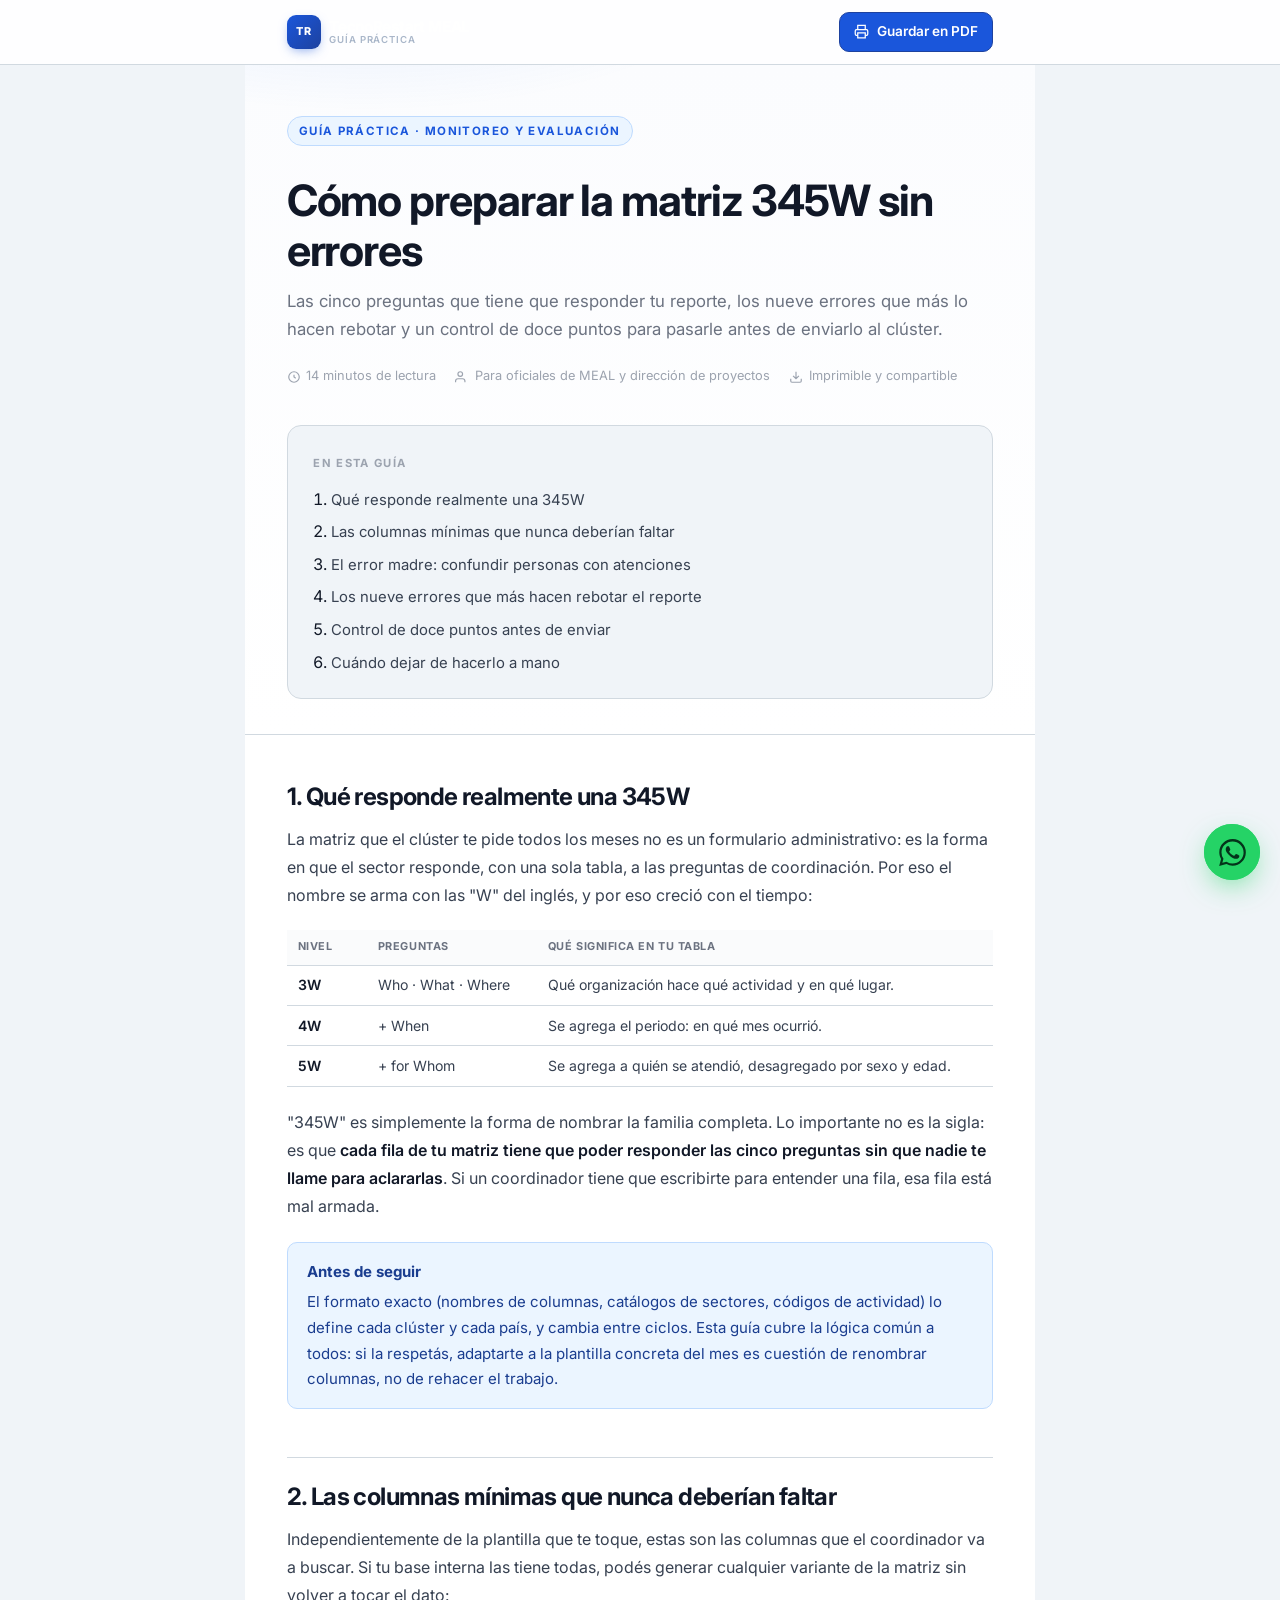
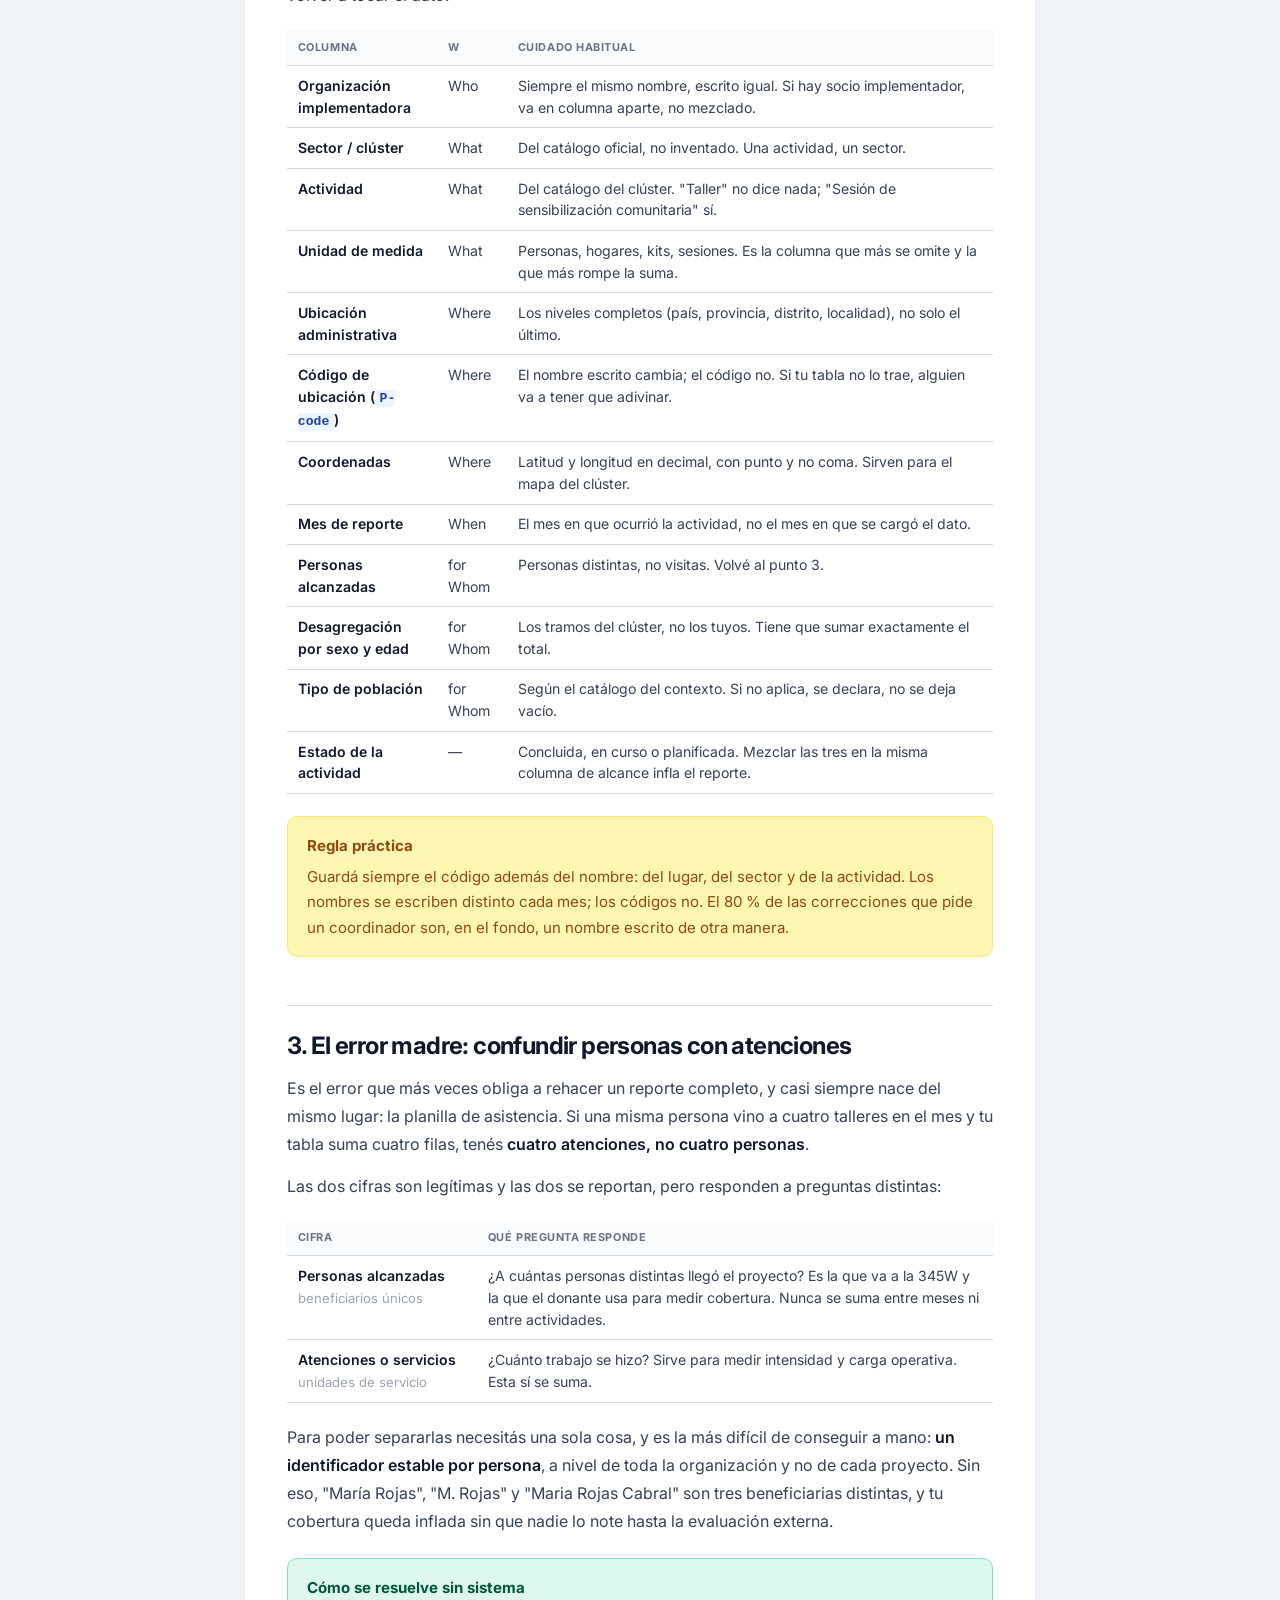
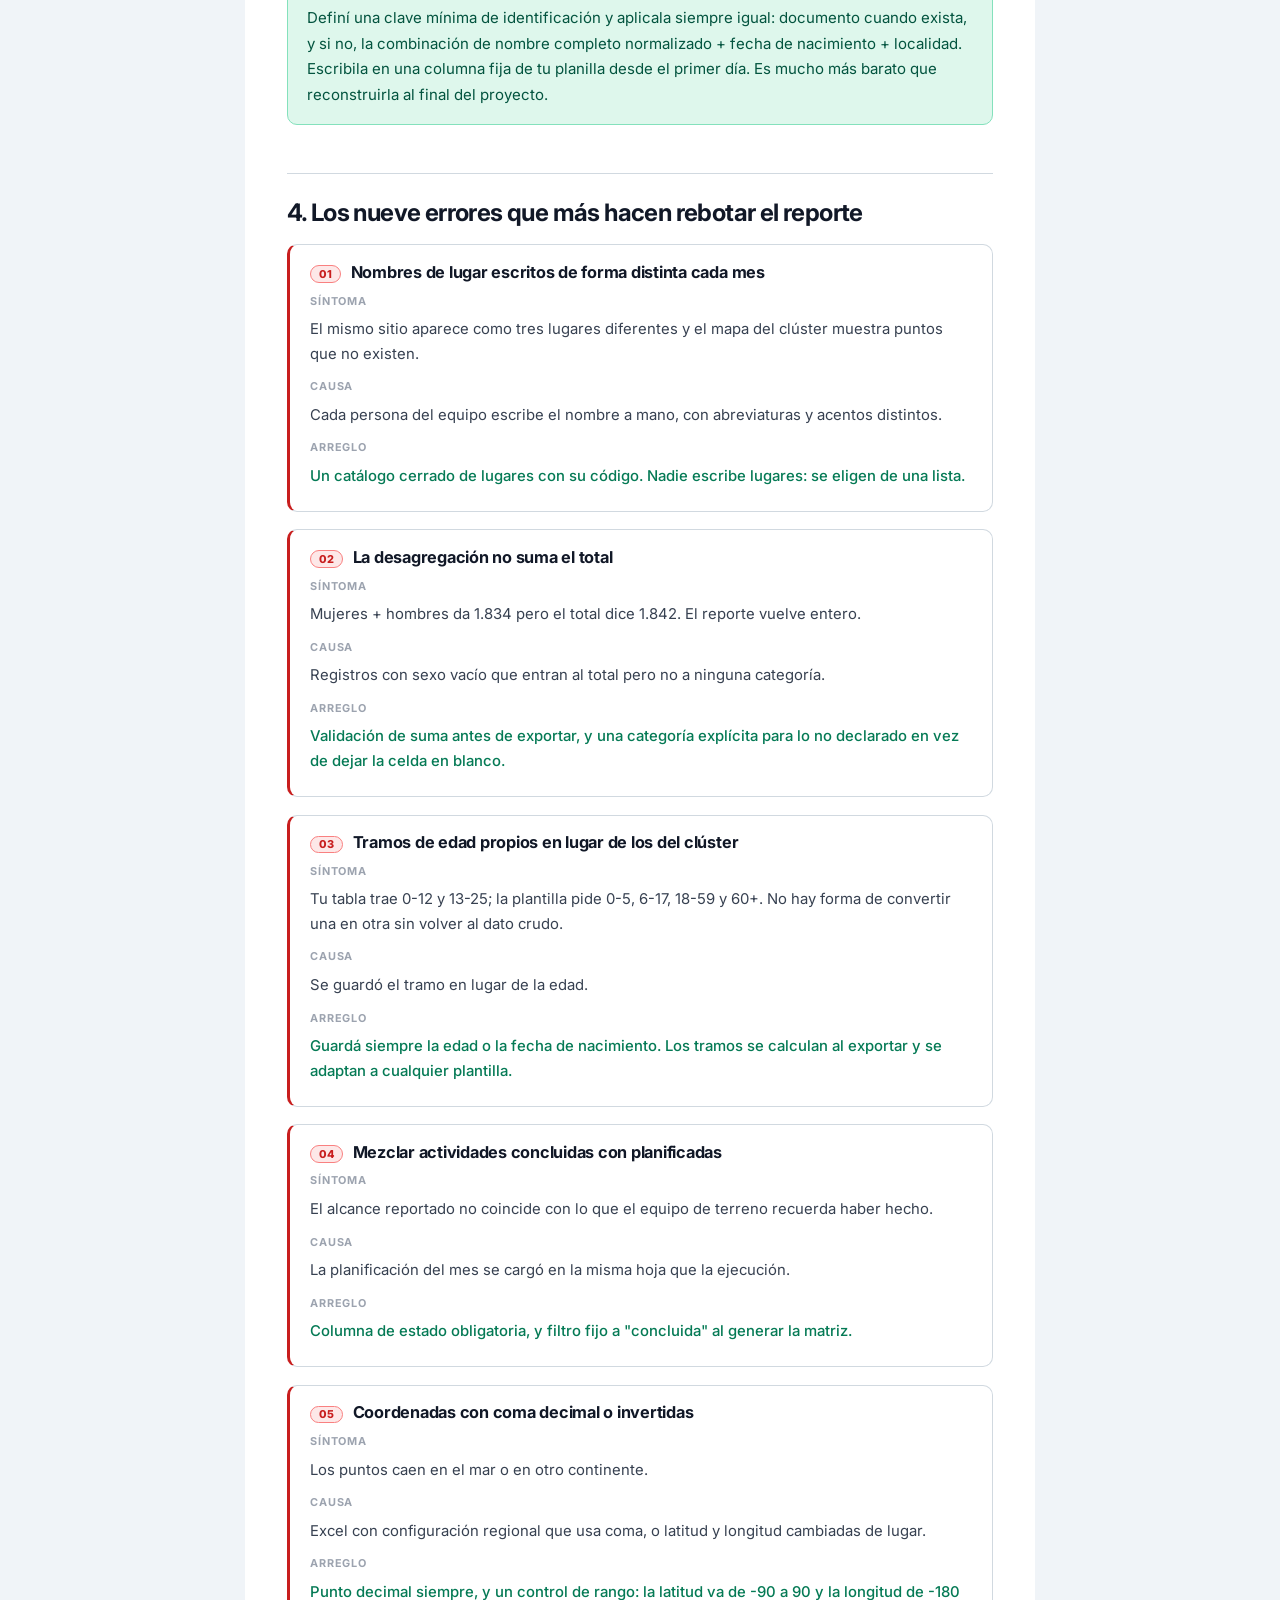
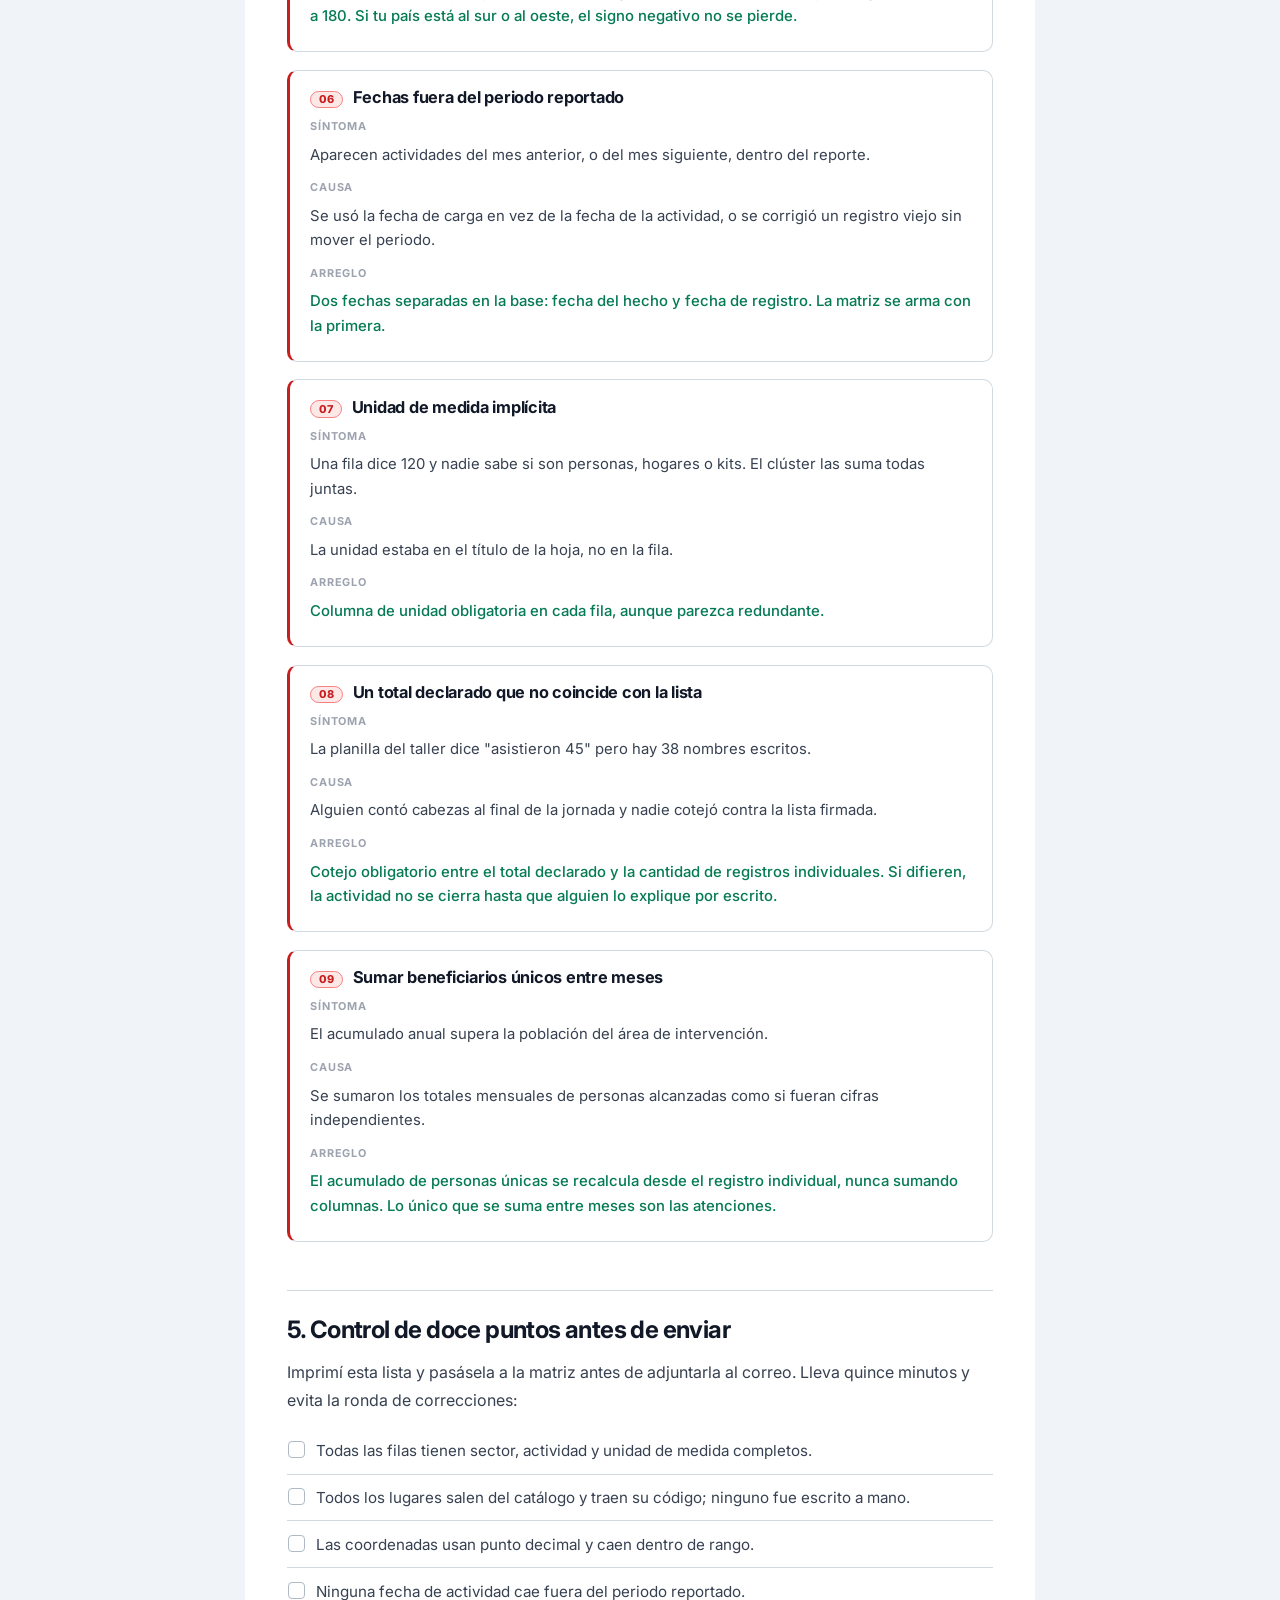
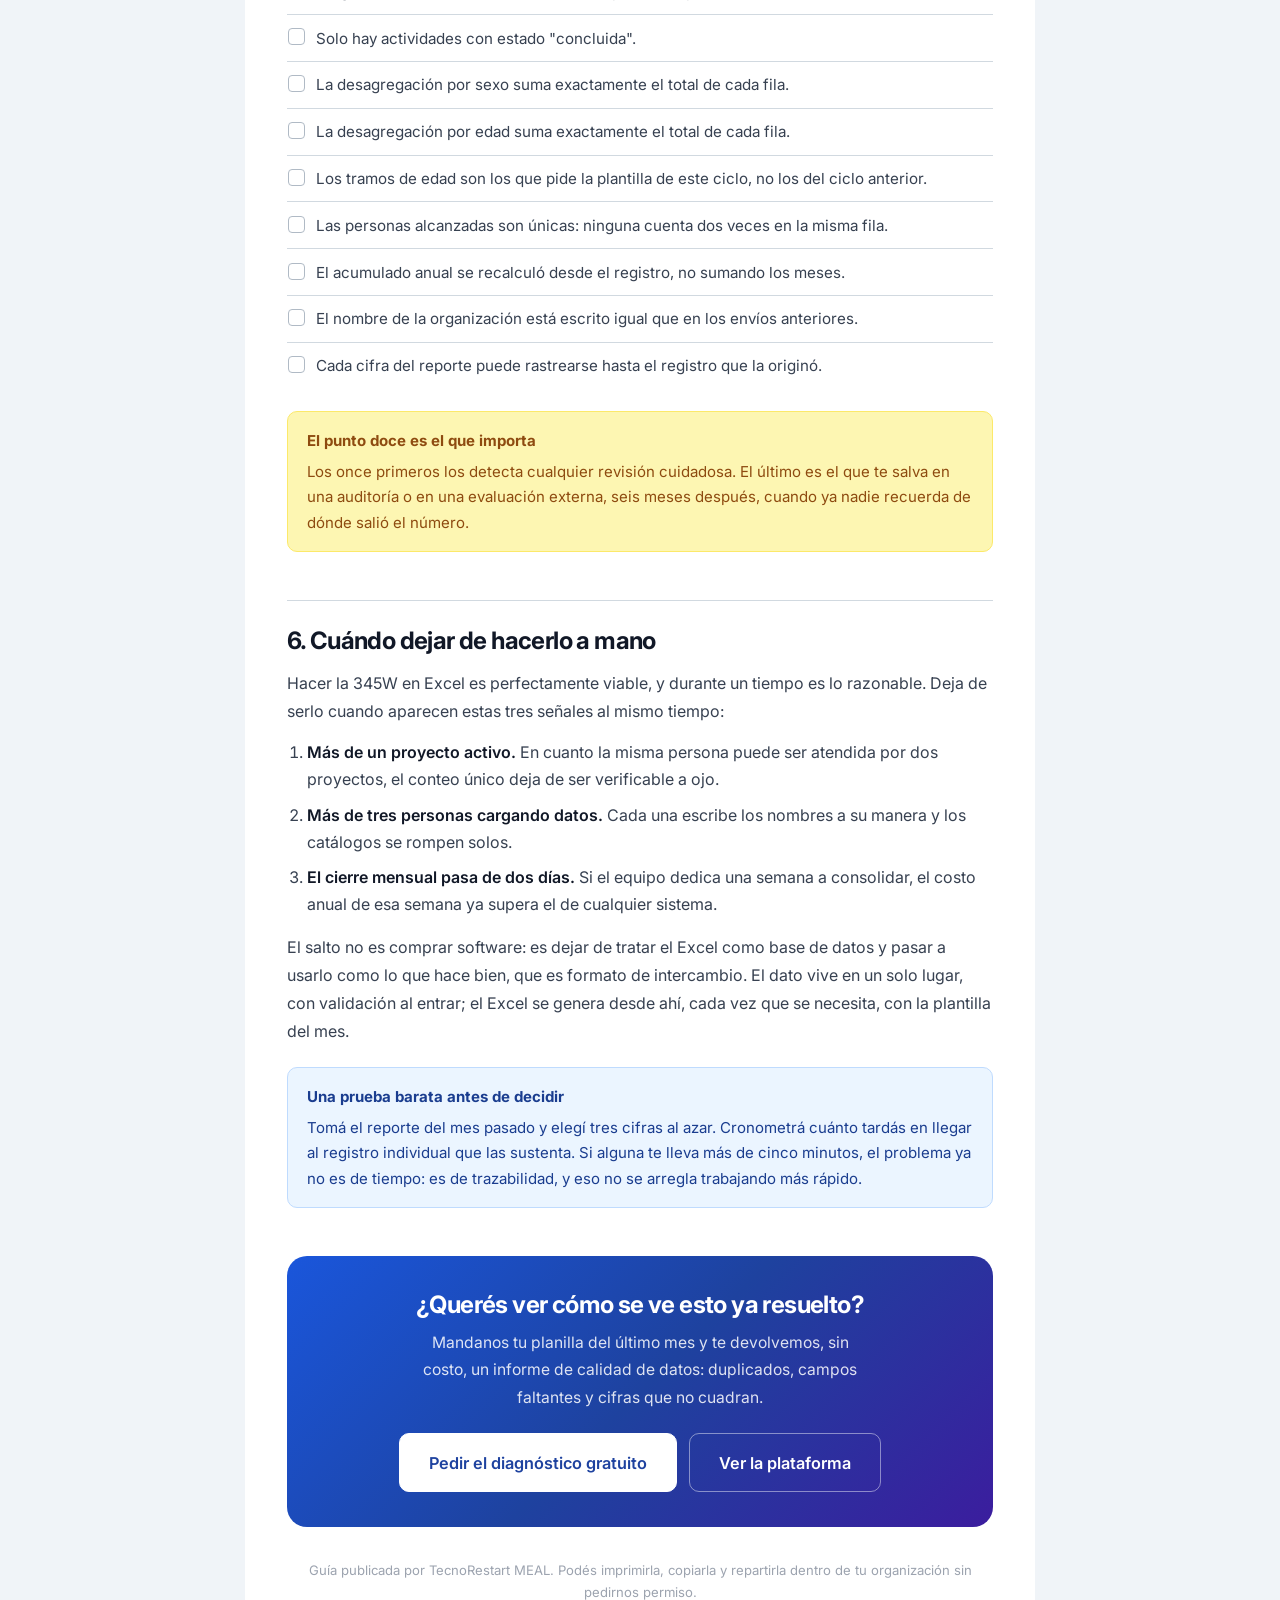
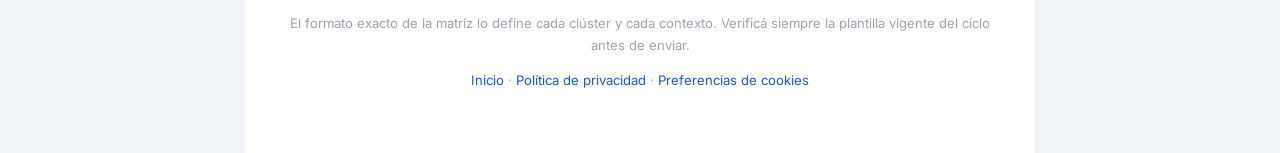
==== guia-345w.html @ 57186b6f "Sitio TecnoRestart MEAL" ====
<!DOCTYPE html>
<html lang="es">
<head>
<meta charset="utf-8">
<meta name="viewport" content="width=device-width, initial-scale=1">
<title>Cómo preparar la matriz 345W sin errores — Guía práctica</title>
<meta name="description" content="Guía práctica para equipos de monitoreo y evaluación: las 5 preguntas de la matriz 345W, los 9 errores que más la hacen rebotar y un checklist de control antes de enviarla al clúster.">
<meta name="theme-color" content="#1a56db">
<meta property="og:type" content="article">
<meta property="og:title" content="Cómo preparar la matriz 345W sin errores">
<meta property="og:description" content="Los 9 errores que más hacen rebotar un reporte 345W, y cómo evitarlos antes de enviarlo.">
<link rel="icon" href="assets/favicon.svg" type="image/svg+xml">
<link rel="preconnect" href="https://fonts.googleapis.com">
<link rel="preconnect" href="https://fonts.gstatic.com" crossorigin>
<link href="https://fonts.googleapis.com/css2?family=Inter:wght@400;500;600;700;800&display=swap" rel="stylesheet">
<link rel="stylesheet" href="css/styles.css">
</head>
<body>

<div class="doc-barra">
  <div class="doc-barra-fila">
    <a class="marca" href="index.html">
      <span class="marca-glifo" data-marca-glifo>TR</span>
      <span class="marca-txt"><b data-marca>TecnoRestart MEAL</b><span>Guía práctica</span></span>
    </a>
    <button class="btn sm primario" onclick="window.print()">
      <svg width="15" height="15" viewBox="0 0 24 24" fill="none" stroke="currentColor" stroke-width="2"><path d="M6 9V2h12v7M6 18H4a2 2 0 0 1-2-2v-5a2 2 0 0 1 2-2h16a2 2 0 0 1 2 2v5a2 2 0 0 1-2 2h-2"/><path d="M6 14h12v8H6z"/></svg>
      Guardar en PDF
    </button>
  </div>
</div>

<article class="doc">

  <header class="doc-cab">
    <span class="eyebrow">Guía práctica · Monitoreo y evaluación</span>
    <h1>Cómo preparar la matriz 345W sin errores</h1>
    <p class="plomo">Las cinco preguntas que tiene que responder tu reporte, los nueve errores que más lo hacen rebotar y un control de doce puntos para pasarle antes de enviarlo al clúster.</p>
    <div class="doc-meta">
      <span>
        <svg width="14" height="14" viewBox="0 0 24 24" fill="none" stroke="currentColor" stroke-width="2"><circle cx="12" cy="12" r="9"/><path d="M12 8v4l3 2"/></svg>
        14 minutos de lectura
      </span>
      <span>
        <svg width="14" height="14" viewBox="0 0 24 24" fill="none" stroke="currentColor" stroke-width="2"><path d="M17 21v-2a4 4 0 0 0-4-4H5a4 4 0 0 0-4 4v2"/><circle cx="9" cy="7" r="4"/></svg>
        Para oficiales de MEAL y dirección de proyectos
      </span>
      <span>
        <svg width="14" height="14" viewBox="0 0 24 24" fill="none" stroke="currentColor" stroke-width="2"><path d="M21 15v4a2 2 0 0 1-2 2H5a2 2 0 0 1-2-2v-4M7 10l5 5 5-5M12 15V3"/></svg>
        Imprimible y compartible
      </span>
    </div>

    <nav class="indice">
      <b>En esta guía</b>
      <ol>
        <li><a href="#que-es">Qué responde realmente una 345W</a></li>
        <li><a href="#columnas">Las columnas mínimas que nunca deberían faltar</a></li>
        <li><a href="#conteo">El error madre: confundir personas con atenciones</a></li>
        <li><a href="#errores">Los nueve errores que más hacen rebotar el reporte</a></li>
        <li><a href="#checklist">Control de doce puntos antes de enviar</a></li>
        <li><a href="#automatizar">Cuándo dejar de hacerlo a mano</a></li>
      </ol>
    </nav>
  </header>

  <div class="doc-cuerpo">

    <h2 id="que-es">1. Qué responde realmente una 345W</h2>

    <p>La matriz que el clúster te pide todos los meses no es un formulario administrativo: es la forma en que el sector responde, con una sola tabla, a las preguntas de coordinación. Por eso el nombre se arma con las "W" del inglés, y por eso creció con el tiempo:</p>

    <table class="doc-tabla">
      <thead><tr><th style="width:80px">Nivel</th><th style="width:170px">Preguntas</th><th>Qué significa en tu tabla</th></tr></thead>
      <tbody>
        <tr><td><strong>3W</strong></td><td>Who · What · Where</td><td>Qué organización hace qué actividad y en qué lugar.</td></tr>
        <tr><td><strong>4W</strong></td><td>+ When</td><td>Se agrega el periodo: en qué mes ocurrió.</td></tr>
        <tr><td><strong>5W</strong></td><td>+ for Whom</td><td>Se agrega a quién se atendió, desagregado por sexo y edad.</td></tr>
      </tbody>
    </table>

    <p>"345W" es simplemente la forma de nombrar la familia completa. Lo importante no es la sigla: es que <strong>cada fila de tu matriz tiene que poder responder las cinco preguntas sin que nadie te llame para aclararlas</strong>. Si un coordinador tiene que escribirte para entender una fila, esa fila está mal armada.</p>

    <div class="caja azul">
      <b>Antes de seguir</b>
      El formato exacto (nombres de columnas, catálogos de sectores, códigos de actividad) lo define cada clúster y cada país, y cambia entre ciclos. Esta guía cubre la lógica común a todos: si la respetás, adaptarte a la plantilla concreta del mes es cuestión de renombrar columnas, no de rehacer el trabajo.
    </div>

    <h2 id="columnas">2. Las columnas mínimas que nunca deberían faltar</h2>

    <p>Independientemente de la plantilla que te toque, estas son las columnas que el coordinador va a buscar. Si tu base interna las tiene todas, podés generar cualquier variante de la matriz sin volver a tocar el dato:</p>

    <table class="doc-tabla">
      <thead><tr><th style="width:150px">Columna</th><th style="width:70px">W</th><th>Cuidado habitual</th></tr></thead>
      <tbody>
        <tr><td><strong>Organización implementadora</strong></td><td>Who</td><td>Siempre el mismo nombre, escrito igual. Si hay socio implementador, va en columna aparte, no mezclado.</td></tr>
        <tr><td><strong>Sector / clúster</strong></td><td>What</td><td>Del catálogo oficial, no inventado. Una actividad, un sector.</td></tr>
        <tr><td><strong>Actividad</strong></td><td>What</td><td>Del catálogo del clúster. "Taller" no dice nada; "Sesión de sensibilización comunitaria" sí.</td></tr>
        <tr><td><strong>Unidad de medida</strong></td><td>What</td><td>Personas, hogares, kits, sesiones. Es la columna que más se omite y la que más rompe la suma.</td></tr>
        <tr><td><strong>Ubicación administrativa</strong></td><td>Where</td><td>Los niveles completos (país, provincia, distrito, localidad), no solo el último.</td></tr>
        <tr><td><strong>Código de ubicación (<code>P-code</code>)</strong></td><td>Where</td><td>El nombre escrito cambia; el código no. Si tu tabla no lo trae, alguien va a tener que adivinar.</td></tr>
        <tr><td><strong>Coordenadas</strong></td><td>Where</td><td>Latitud y longitud en decimal, con punto y no coma. Sirven para el mapa del clúster.</td></tr>
        <tr><td><strong>Mes de reporte</strong></td><td>When</td><td>El mes en que ocurrió la actividad, no el mes en que se cargó el dato.</td></tr>
        <tr><td><strong>Personas alcanzadas</strong></td><td>for Whom</td><td>Personas distintas, no visitas. Volvé al punto 3.</td></tr>
        <tr><td><strong>Desagregación por sexo y edad</strong></td><td>for Whom</td><td>Los tramos del clúster, no los tuyos. Tiene que sumar exactamente el total.</td></tr>
        <tr><td><strong>Tipo de población</strong></td><td>for Whom</td><td>Según el catálogo del contexto. Si no aplica, se declara, no se deja vacío.</td></tr>
        <tr><td><strong>Estado de la actividad</strong></td><td>—</td><td>Concluida, en curso o planificada. Mezclar las tres en la misma columna de alcance infla el reporte.</td></tr>
      </tbody>
    </table>

    <div class="caja ambar">
      <b>Regla práctica</b>
      Guardá siempre el código además del nombre: del lugar, del sector y de la actividad. Los nombres se escriben distinto cada mes; los códigos no. El 80 % de las correcciones que pide un coordinador son, en el fondo, un nombre escrito de otra manera.
    </div>

    <h2 id="conteo">3. El error madre: confundir personas con atenciones</h2>

    <p>Es el error que más veces obliga a rehacer un reporte completo, y casi siempre nace del mismo lugar: la planilla de asistencia. Si una misma persona vino a cuatro talleres en el mes y tu tabla suma cuatro filas, tenés <strong>cuatro atenciones, no cuatro personas</strong>.</p>

    <p>Las dos cifras son legítimas y las dos se reportan, pero responden a preguntas distintas:</p>

    <table class="doc-tabla">
      <thead><tr><th style="width:190px">Cifra</th><th>Qué pregunta responde</th></tr></thead>
      <tbody>
        <tr><td><strong>Personas alcanzadas</strong><br><span style="font-size:.82rem;color:var(--texto-25)">beneficiarios únicos</span></td><td>¿A cuántas personas distintas llegó el proyecto? Es la que va a la 345W y la que el donante usa para medir cobertura. Nunca se suma entre meses ni entre actividades.</td></tr>
        <tr><td><strong>Atenciones o servicios</strong><br><span style="font-size:.82rem;color:var(--texto-25)">unidades de servicio</span></td><td>¿Cuánto trabajo se hizo? Sirve para medir intensidad y carga operativa. Esta sí se suma.</td></tr>
      </tbody>
    </table>

    <p>Para poder separarlas necesitás una sola cosa, y es la más difícil de conseguir a mano: <strong>un identificador estable por persona</strong>, a nivel de toda la organización y no de cada proyecto. Sin eso, "María Rojas", "M. Rojas" y "Maria Rojas Cabral" son tres beneficiarias distintas, y tu cobertura queda inflada sin que nadie lo note hasta la evaluación externa.</p>

    <div class="caja verde">
      <b>Cómo se resuelve sin sistema</b>
      Definí una clave mínima de identificación y aplicala siempre igual: documento cuando exista, y si no, la combinación de nombre completo normalizado + fecha de nacimiento + localidad. Escribila en una columna fija de tu planilla desde el primer día. Es mucho más barato que reconstruirla al final del proyecto.
    </div>

    <h2 id="errores">4. Los nueve errores que más hacen rebotar el reporte</h2>

    <div class="error">
      <h3><em>01</em> Nombres de lugar escritos de forma distinta cada mes</h3>
      <dl>
        <dt>Síntoma</dt><dd>El mismo sitio aparece como tres lugares diferentes y el mapa del clúster muestra puntos que no existen.</dd>
        <dt>Causa</dt><dd>Cada persona del equipo escribe el nombre a mano, con abreviaturas y acentos distintos.</dd>
        <dt>Arreglo</dt><dd class="arreglo">Un catálogo cerrado de lugares con su código. Nadie escribe lugares: se eligen de una lista.</dd>
      </dl>
    </div>

    <div class="error">
      <h3><em>02</em> La desagregación no suma el total</h3>
      <dl>
        <dt>Síntoma</dt><dd>Mujeres + hombres da 1.834 pero el total dice 1.842. El reporte vuelve entero.</dd>
        <dt>Causa</dt><dd>Registros con sexo vacío que entran al total pero no a ninguna categoría.</dd>
        <dt>Arreglo</dt><dd class="arreglo">Validación de suma antes de exportar, y una categoría explícita para lo no declarado en vez de dejar la celda en blanco.</dd>
      </dl>
    </div>

    <div class="error">
      <h3><em>03</em> Tramos de edad propios en lugar de los del clúster</h3>
      <dl>
        <dt>Síntoma</dt><dd>Tu tabla trae 0-12 y 13-25; la plantilla pide 0-5, 6-17, 18-59 y 60+. No hay forma de convertir una en otra sin volver al dato crudo.</dd>
        <dt>Causa</dt><dd>Se guardó el tramo en lugar de la edad.</dd>
        <dt>Arreglo</dt><dd class="arreglo">Guardá siempre la edad o la fecha de nacimiento. Los tramos se calculan al exportar y se adaptan a cualquier plantilla.</dd>
      </dl>
    </div>

    <div class="error">
      <h3><em>04</em> Mezclar actividades concluidas con planificadas</h3>
      <dl>
        <dt>Síntoma</dt><dd>El alcance reportado no coincide con lo que el equipo de terreno recuerda haber hecho.</dd>
        <dt>Causa</dt><dd>La planificación del mes se cargó en la misma hoja que la ejecución.</dd>
        <dt>Arreglo</dt><dd class="arreglo">Columna de estado obligatoria, y filtro fijo a "concluida" al generar la matriz.</dd>
      </dl>
    </div>

    <div class="error">
      <h3><em>05</em> Coordenadas con coma decimal o invertidas</h3>
      <dl>
        <dt>Síntoma</dt><dd>Los puntos caen en el mar o en otro continente.</dd>
        <dt>Causa</dt><dd>Excel con configuración regional que usa coma, o latitud y longitud cambiadas de lugar.</dd>
        <dt>Arreglo</dt><dd class="arreglo">Punto decimal siempre, y un control de rango: la latitud va de -90 a 90 y la longitud de -180 a 180. Si tu país está al sur o al oeste, el signo negativo no se pierde.</dd>
      </dl>
    </div>

    <div class="error">
      <h3><em>06</em> Fechas fuera del periodo reportado</h3>
      <dl>
        <dt>Síntoma</dt><dd>Aparecen actividades del mes anterior, o del mes siguiente, dentro del reporte.</dd>
        <dt>Causa</dt><dd>Se usó la fecha de carga en vez de la fecha de la actividad, o se corrigió un registro viejo sin mover el periodo.</dd>
        <dt>Arreglo</dt><dd class="arreglo">Dos fechas separadas en la base: fecha del hecho y fecha de registro. La matriz se arma con la primera.</dd>
      </dl>
    </div>

    <div class="error">
      <h3><em>07</em> Unidad de medida implícita</h3>
      <dl>
        <dt>Síntoma</dt><dd>Una fila dice 120 y nadie sabe si son personas, hogares o kits. El clúster las suma todas juntas.</dd>
        <dt>Causa</dt><dd>La unidad estaba en el título de la hoja, no en la fila.</dd>
        <dt>Arreglo</dt><dd class="arreglo">Columna de unidad obligatoria en cada fila, aunque parezca redundante.</dd>
      </dl>
    </div>

    <div class="error">
      <h3><em>08</em> Un total declarado que no coincide con la lista</h3>
      <dl>
        <dt>Síntoma</dt><dd>La planilla del taller dice "asistieron 45" pero hay 38 nombres escritos.</dd>
        <dt>Causa</dt><dd>Alguien contó cabezas al final de la jornada y nadie cotejó contra la lista firmada.</dd>
        <dt>Arreglo</dt><dd class="arreglo">Cotejo obligatorio entre el total declarado y la cantidad de registros individuales. Si difieren, la actividad no se cierra hasta que alguien lo explique por escrito.</dd>
      </dl>
    </div>

    <div class="error">
      <h3><em>09</em> Sumar beneficiarios únicos entre meses</h3>
      <dl>
        <dt>Síntoma</dt><dd>El acumulado anual supera la población del área de intervención.</dd>
        <dt>Causa</dt><dd>Se sumaron los totales mensuales de personas alcanzadas como si fueran cifras independientes.</dd>
        <dt>Arreglo</dt><dd class="arreglo">El acumulado de personas únicas se recalcula desde el registro individual, nunca sumando columnas. Lo único que se suma entre meses son las atenciones.</dd>
      </dl>
    </div>

    <h2 id="checklist">5. Control de doce puntos antes de enviar</h2>

    <p>Imprimí esta lista y pasásela a la matriz antes de adjuntarla al correo. Lleva quince minutos y evita la ronda de correcciones:</p>

    <ul class="lista-check">
      <li><i></i><span>Todas las filas tienen sector, actividad y unidad de medida completos.</span></li>
      <li><i></i><span>Todos los lugares salen del catálogo y traen su código; ninguno fue escrito a mano.</span></li>
      <li><i></i><span>Las coordenadas usan punto decimal y caen dentro de rango.</span></li>
      <li><i></i><span>Ninguna fecha de actividad cae fuera del periodo reportado.</span></li>
      <li><i></i><span>Solo hay actividades con estado "concluida".</span></li>
      <li><i></i><span>La desagregación por sexo suma exactamente el total de cada fila.</span></li>
      <li><i></i><span>La desagregación por edad suma exactamente el total de cada fila.</span></li>
      <li><i></i><span>Los tramos de edad son los que pide la plantilla de este ciclo, no los del ciclo anterior.</span></li>
      <li><i></i><span>Las personas alcanzadas son únicas: ninguna cuenta dos veces en la misma fila.</span></li>
      <li><i></i><span>El acumulado anual se recalculó desde el registro, no sumando los meses.</span></li>
      <li><i></i><span>El nombre de la organización está escrito igual que en los envíos anteriores.</span></li>
      <li><i></i><span>Cada cifra del reporte puede rastrearse hasta el registro que la originó.</span></li>
    </ul>

    <div class="caja ambar">
      <b>El punto doce es el que importa</b>
      Los once primeros los detecta cualquier revisión cuidadosa. El último es el que te salva en una auditoría o en una evaluación externa, seis meses después, cuando ya nadie recuerda de dónde salió el número.
    </div>

    <h2 id="automatizar">6. Cuándo dejar de hacerlo a mano</h2>

    <p>Hacer la 345W en Excel es perfectamente viable, y durante un tiempo es lo razonable. Deja de serlo cuando aparecen estas tres señales al mismo tiempo:</p>

    <ol>
      <li><strong>Más de un proyecto activo.</strong> En cuanto la misma persona puede ser atendida por dos proyectos, el conteo único deja de ser verificable a ojo.</li>
      <li><strong>Más de tres personas cargando datos.</strong> Cada una escribe los nombres a su manera y los catálogos se rompen solos.</li>
      <li><strong>El cierre mensual pasa de dos días.</strong> Si el equipo dedica una semana a consolidar, el costo anual de esa semana ya supera el de cualquier sistema.</li>
    </ol>

    <p>El salto no es comprar software: es dejar de tratar el Excel como base de datos y pasar a usarlo como lo que hace bien, que es formato de intercambio. El dato vive en un solo lugar, con validación al entrar; el Excel se genera desde ahí, cada vez que se necesita, con la plantilla del mes.</p>

    <div class="caja azul">
      <b>Una prueba barata antes de decidir</b>
      Tomá el reporte del mes pasado y elegí tres cifras al azar. Cronometrá cuánto tardás en llegar al registro individual que las sustenta. Si alguna te lleva más de cinco minutos, el problema ya no es de tiempo: es de trazabilidad, y eso no se arregla trabajando más rápido.
    </div>

    <div class="cierre">
      <h2>¿Querés ver cómo se ve esto ya resuelto?</h2>
      <p>Mandanos tu planilla del último mes y te devolvemos, sin costo, un informe de calidad de datos: duplicados, campos faltantes y cifras que no cuadran.</p>
      <div class="acciones" style="justify-content:center">
        <a class="btn lg" data-wa-link href="#" target="_blank" rel="noopener">Pedir el diagnóstico gratuito</a>
        <a class="btn lg fantasma" href="index.html#pantallas">Ver la plataforma</a>
      </div>
    </div>
  </div>

  <div class="doc-pie">
    <p>Guía publicada por <span data-marca>TecnoRestart MEAL</span>. Podés imprimirla, copiarla y repartirla dentro de tu organización sin pedirnos permiso.</p>
    <p style="margin-top:.5rem">El formato exacto de la matriz lo define cada clúster y cada contexto. Verificá siempre la plantilla vigente del ciclo antes de enviar.</p>
    <p style="margin-top:.8rem">
      <a href="index.html">Inicio</a> ·
      <a href="privacidad.html">Política de privacidad</a> ·
      <a href="#" data-abrir-cookies>Preferencias de cookies</a>
    </p>
  </div>
</article>

<a class="wa-flota" data-wa-link href="#" target="_blank" rel="noopener" aria-label="Escribir por WhatsApp">
  <svg width="27" height="27" viewBox="0 0 24 24" fill="currentColor"><path d="M17.47 14.38c-.3-.15-1.76-.87-2.03-.97-.27-.1-.47-.15-.67.15-.2.3-.77.96-.94 1.16-.17.2-.35.22-.64.07-.3-.15-1.26-.46-2.4-1.48-.89-.79-1.49-1.76-1.66-2.06-.17-.3-.02-.46.13-.6.13-.14.3-.35.45-.52.15-.17.2-.3.3-.5.1-.2.05-.37-.02-.52-.08-.15-.67-1.61-.92-2.2-.24-.58-.49-.5-.67-.51h-.57c-.2 0-.52.07-.8.37-.27.3-1.04 1.02-1.04 2.48s1.07 2.88 1.22 3.08c.15.2 2.1 3.2 5.08 4.49.71.3 1.26.49 1.7.63.71.22 1.36.19 1.87.12.57-.09 1.76-.72 2-1.41.25-.7.25-1.29.17-1.42-.07-.13-.27-.2-.57-.35M12.05 21.8h-.02a9.8 9.8 0 0 1-4.99-1.37l-.36-.21-3.7.97.99-3.62-.23-.37a9.79 9.79 0 0 1-1.5-5.22c0-5.4 4.4-9.8 9.82-9.8a9.74 9.74 0 0 1 6.93 2.88 9.73 9.73 0 0 1 2.87 6.93c0 5.4-4.4 9.81-9.81 9.81M20.5 3.49A11.7 11.7 0 0 0 12.05 0C5.55 0 .26 5.29.26 11.78c0 2.08.54 4.1 1.58 5.9L.16 24l6.47-1.7a11.76 11.76 0 0 0 5.42 1.38h.01c6.5 0 11.78-5.29 11.79-11.79a11.72 11.72 0 0 0-3.45-8.34"/></svg>
</a>

<script src="js/app.js"></script>
</body>
</html>
---- css/styles.css ----
/* ============================================================================
   Landing — Suite MEAL
   Paleta heredada del sistema de diseño MEAL. Color = estado del dato.
   ============================================================================ */

:root{
  /* Institucional */
  --azul:#1a56db; --azul-oscuro:#1e429f; --azul-claro:#3f83f8;
  --azul-tenue:#ebf5ff; --azul-borde:#bfdbfe;

  /* Tinta (secciones oscuras, igual que el rail de la app) */
  --tinta:#0f172a; --tinta-2:#1e293b; --tinta-3:#334155;
  --tinta-txt:#94a3b8; --tinta-txt-2:#64748b; --tinta-claro:#f1f5f9;

  /* Superficie */
  --bg:#f0f4f8; --bg-2:#e8edf2; --superficie:#fff;
  --borde:#d1d9e0; --borde-fuerte:#b0bac5;

  /* Texto */
  --texto:#111827; --texto-70:#374151; --texto-45:#6b7280; --texto-25:#9ca3af;

  /* Semáforo */
  --verde:#057a55; --verde-tenue:#def7ec; --verde-borde:#84e1bc;
  --ambar:#c27803; --ambar-tenue:#fdf6b2; --ambar-borde:#fce96a;
  --rojo:#c81e1e;  --rojo-tenue:#fde8e8;  --rojo-borde:#f98080;
  --morado:#6c2bd9;--morado-tenue:#edebfe;--morado-borde:#c4b5fd;

  /* Marcas de contacto */
  --wa:#25d366; --ig1:#f58529; --ig2:#dd2a7b; --ig3:#8134af;

  /* Métrica */
  --radio:6px; --radio-lg:10px; --radio-xl:14px; --radio-2xl:20px;
  --sombra-sm:0 1px 2px rgba(15,23,42,.06);
  --sombra:0 1px 3px rgba(15,23,42,.08), 0 4px 16px -4px rgba(15,23,42,.12);
  --sombra-lg:0 4px 6px rgba(15,23,42,.05), 0 10px 40px -8px rgba(15,23,42,.20);
  --sombra-xl:0 24px 70px -20px rgba(15,23,42,.35);
  --fuente:Inter,ui-sans-serif,system-ui,-apple-system,'Segoe UI',sans-serif;
  --mono:'Cascadia Code','SFMono-Regular',Consolas,'Courier New',monospace;
  --t:.18s ease;
  --ancho:1180px;
}

*,*::before,*::after{box-sizing:border-box;margin:0;padding:0}
html{scroll-behavior:smooth;scroll-padding-top:96px}
body{
  font-family:var(--fuente); font-size:16px; line-height:1.6;
  color:var(--texto); background:var(--superficie);
  -webkit-font-smoothing:antialiased; overflow-x:hidden;
}
img,svg{display:block;max-width:100%}
a{color:var(--azul);text-decoration:none}
button{font:inherit}
:focus-visible{outline:2px solid var(--azul);outline-offset:3px;border-radius:4px}
@media (prefers-reduced-motion:reduce){
  *,*::before,*::after{animation-duration:.001ms!important;animation-iteration-count:1!important;transition-duration:.001ms!important}
  html{scroll-behavior:auto}
}
.sr-only{position:absolute;width:1px;height:1px;overflow:hidden;clip:rect(0 0 0 0);white-space:nowrap}

/* ── Primitivas ───────────────────────────────────────────────────────── */
.contenedor{width:100%;max-width:var(--ancho);margin-inline:auto;padding-inline:20px}
.seccion{padding:88px 0}
.seccion.compacta{padding:64px 0}
.seccion.tinta{background:var(--tinta);color:var(--tinta-claro)}
.seccion.suave{background:var(--bg)}
.seccion.linea{border-top:1px solid var(--borde)}

.eyebrow{
  display:inline-flex;align-items:center;gap:.45rem;
  font-size:.72rem;font-weight:700;letter-spacing:.12em;text-transform:uppercase;
  color:var(--azul);background:var(--azul-tenue);border:1px solid var(--azul-borde);
  padding:.3rem .7rem;border-radius:99px;margin-bottom:1rem;
}
.tinta .eyebrow{color:#93c5fd;background:rgba(59,130,246,.12);border-color:rgba(59,130,246,.3)}

h1,h2,h3,h4{line-height:1.15;letter-spacing:-.025em;font-weight:700}
h1{font-size:clamp(2.1rem,5.2vw,3.6rem)}
h2{font-size:clamp(1.7rem,3.6vw,2.6rem)}
h3{font-size:1.15rem;letter-spacing:-.015em}
.plomo{font-size:clamp(1rem,1.7vw,1.15rem);color:var(--texto-45);max-width:62ch;line-height:1.65}
.tinta .plomo{color:var(--tinta-txt)}
.centrado{text-align:center}
.centrado .plomo{margin-inline:auto}
.cabecera-seccion{margin-bottom:56px}

.btn{
  display:inline-flex;align-items:center;justify-content:center;gap:.5rem;
  font-size:.95rem;font-weight:600;padding:.8rem 1.4rem;border-radius:var(--radio-lg);
  border:1px solid var(--borde);background:var(--superficie);color:var(--texto-70);
  cursor:pointer;transition:transform var(--t),background var(--t),border-color var(--t),box-shadow var(--t),color var(--t);
  white-space:nowrap;
}
.btn:hover{transform:translateY(-1px);box-shadow:var(--sombra);border-color:var(--borde-fuerte);color:var(--texto)}
.btn:active{transform:translateY(0)}
.btn.primario{background:var(--azul);border-color:var(--azul-oscuro);color:#fff}
.btn.primario:hover{background:var(--azul-oscuro);color:#fff;box-shadow:0 10px 24px -10px rgba(26,86,219,.7)}
.btn.fantasma{background:transparent;border-color:rgba(255,255,255,.22);color:var(--tinta-claro)}
.btn.fantasma:hover{background:rgba(255,255,255,.08);border-color:rgba(255,255,255,.4);color:#fff}
.btn.wa{background:var(--wa);border-color:#1da851;color:#04331a}
.btn.wa:hover{background:#1da851;color:#fff}
.btn.sm{padding:.5rem .9rem;font-size:.85rem}
.btn.lg{padding:.95rem 1.8rem;font-size:1.02rem}
.acciones{display:flex;gap:.75rem;flex-wrap:wrap}
.centrado .acciones{justify-content:center}

.badge{
  display:inline-flex;align-items:center;gap:.28rem;font-size:.7rem;font-weight:600;
  padding:.16rem .48rem;border-radius:4px;border:1px solid transparent;white-space:nowrap;
  line-height:1.5;
}
.badge.verde{background:var(--verde-tenue);color:var(--verde);border-color:var(--verde-borde)}
.badge.ambar{background:var(--ambar-tenue);color:var(--ambar);border-color:var(--ambar-borde)}
.badge.rojo{background:var(--rojo-tenue);color:var(--rojo);border-color:var(--rojo-borde)}
.badge.azul{background:var(--azul-tenue);color:var(--azul);border-color:var(--azul-borde)}
.badge.morado{background:var(--morado-tenue);color:var(--morado);border-color:var(--morado-borde)}
.badge.gris{background:var(--bg-2);color:var(--texto-45);border-color:var(--borde)}

/* ── Navegación ───────────────────────────────────────────────────────── */
.nav{
  position:sticky;top:0;z-index:70;
  padding:14px 0 0;
  background:transparent;border:0;
  transition:padding var(--t);
}
.nav .contenedor{padding-inline:20px}
.nav-fila{
  display:flex;align-items:center;gap:1.1rem;height:60px;position:relative;
  width:max-content;max-width:100%;margin-inline:auto;
  padding:0 .55rem 0 1rem;
  background:rgba(15,23,42,.88);
  -webkit-backdrop-filter:saturate(160%) blur(16px);
  backdrop-filter:saturate(160%) blur(16px);
  border:1px solid rgba(255,255,255,.1);
  border-radius:99px;
  box-shadow:0 10px 34px -14px rgba(15,23,42,.6), inset 0 1px 0 rgba(255,255,255,.07);
  transition:background var(--t),box-shadow var(--t),border-color var(--t),height var(--t);
}
.nav.pegada{padding-top:10px}
.nav.pegada .nav-fila{
  height:56px;
  background:rgba(15,23,42,.96);
  border-color:rgba(255,255,255,.14);
  box-shadow:0 14px 40px -16px rgba(15,23,42,.85), inset 0 1px 0 rgba(255,255,255,.08);
}
.nav-panel{display:contents}
.marca{display:flex;align-items:center;gap:.55rem;color:#fff;font-weight:700;letter-spacing:-.02em;flex:0 0 auto}
.marca:hover{color:#fff}
.marca-glifo{
  width:34px;height:34px;border-radius:9px;flex:0 0 34px;
  background:linear-gradient(135deg,var(--azul) 0%,var(--azul-oscuro) 100%);
  display:grid;place-items:center;color:#fff;font-size:.68rem;font-weight:800;letter-spacing:.06em;
  box-shadow:0 4px 12px -4px rgba(26,86,219,.6);
}
.marca-txt{display:grid;line-height:1.12;white-space:nowrap}
.marca-txt b{font-size:.95rem}
.marca-txt span{font-size:.6rem;font-weight:600;color:#a9b6c9;letter-spacing:.09em;text-transform:uppercase}
.nav-links{display:flex;gap:.1rem;margin-left:auto;align-items:center}
.nav-links a{
  font-size:.845rem;font-weight:500;color:#e2e8f0;white-space:nowrap;
  padding:.45rem .62rem;border-radius:var(--radio);transition:background var(--t),color var(--t);
}
.nav-links a:hover{background:rgba(255,255,255,.12);color:#fff}
.nav-cta{display:flex;gap:.45rem;align-items:center;flex:0 0 auto}
.nav-cta .btn{padding:.45rem .8rem}
.nav-burger{
  display:none;border:1px solid rgba(255,255,255,.2);background:transparent;
  border-radius:99px;padding:.45rem;cursor:pointer;color:#fff;margin-left:auto;
}
.nav-burger:hover{background:rgba(255,255,255,.09)}
@media(max-width:1080px){
  .nav-panel{display:none}
  .nav-burger{display:grid;place-items:center}
  .nav-fila{width:100%}
  .nav.abierta .nav-fila{border-radius:26px}
  .nav.abierta .nav-panel{
    display:block;position:absolute;top:calc(100% + 8px);left:0;right:0;
    background:#131c2f;
    border:1px solid rgba(255,255,255,.12);border-radius:var(--radio-xl);
    padding:.65rem .8rem 1rem;box-shadow:0 20px 44px -18px rgba(15,23,42,.9);
    max-height:calc(100vh - 110px);overflow-y:auto;
  }
  .nav.abierta .nav-links{display:grid;gap:.08rem;margin:0}
  .nav.abierta .nav-links a{padding:.72rem .6rem;border-radius:var(--radio);color:#e2e8f0}
  .nav.abierta .nav-cta{
    display:flex;gap:.5rem;margin-top:.85rem;padding-top:.85rem;
    border-top:1px solid rgba(255,255,255,.1);
  }
  .nav.abierta .nav-cta .btn{flex:1;padding:.65rem .8rem}
}

/* ── Hero ─────────────────────────────────────────────────────────────── */
.hero{
  position:relative;overflow:hidden;
  background:
    radial-gradient(900px 420px at 12% -8%, rgba(59,130,246,.16), transparent 62%),
    radial-gradient(760px 420px at 92% 6%, rgba(108,43,217,.13), transparent 60%),
    linear-gradient(180deg,#fbfcfe 0%,var(--bg) 100%);
  padding:126px 0 0;
  margin-top:-74px;
  border-bottom:1px solid var(--borde);
}
.hero::after{
  content:'';position:absolute;inset:0;pointer-events:none;
  background-image:linear-gradient(var(--borde) 1px,transparent 1px),linear-gradient(90deg,var(--borde) 1px,transparent 1px);
  background-size:52px 52px;opacity:.28;
  -webkit-mask-image:radial-gradient(70% 55% at 50% 22%,#000 20%,transparent 78%);
  mask-image:radial-gradient(70% 55% at 50% 22%,#000 20%,transparent 78%);
}
.hero>*{position:relative;z-index:1}
.hero-txt{max-width:820px;margin-inline:auto;text-align:center}
.hero h1 .destacado{
  background:linear-gradient(120deg,var(--azul) 0%,var(--morado) 100%);
  -webkit-background-clip:text;background-clip:text;color:transparent;
}
.hero .plomo{margin:1.15rem auto 0}
.hero .acciones{margin-top:2rem}
.hero-nota{margin-top:1rem;font-size:.8rem;color:var(--texto-25)}
.hero-marco{margin-top:56px;padding-bottom:70px}

/* Barra de confianza */
.confianza{border-top:1px solid var(--borde);background:var(--superficie);padding:26px 0}
.confianza-fila{display:flex;align-items:center;justify-content:center;gap:2.4rem;flex-wrap:wrap}
.confianza p{font-size:.7rem;font-weight:700;letter-spacing:.14em;text-transform:uppercase;color:var(--texto-25);width:100%;text-align:center;margin-bottom:.4rem}
.sello{
  display:flex;align-items:center;gap:.5rem;font-size:.82rem;font-weight:600;color:var(--texto-45);
  opacity:.85;transition:opacity var(--t),color var(--t);
}
.sello:hover{opacity:1;color:var(--texto-70)}
.sello svg{color:var(--texto-25)}

/* ── Marco navegador / app ────────────────────────────────────────────── */
.marco{
  background:var(--superficie);border:1px solid var(--borde);border-radius:var(--radio-xl);
  box-shadow:var(--sombra-xl);overflow:hidden;
}
.marco-barra{
  display:flex;align-items:center;gap:.6rem;padding:.6rem .9rem;
  background:#fafbfc;border-bottom:1px solid var(--borde);
}
.marco-puntos{display:flex;gap:.35rem}
.marco-puntos i{width:10px;height:10px;border-radius:99px;background:var(--borde-fuerte);display:block}
.marco-puntos i:nth-child(1){background:#f98080}
.marco-puntos i:nth-child(2){background:#fce96a}
.marco-puntos i:nth-child(3){background:#84e1bc}
.marco-url{
  flex:1;background:var(--superficie);border:1px solid var(--borde);border-radius:99px;
  padding:.24rem .8rem;font-size:.72rem;color:var(--texto-45);font-family:var(--mono);
  display:flex;align-items:center;gap:.4rem;max-width:420px;margin-inline:auto;
}
.marco-url svg{color:var(--verde);flex:0 0 auto}
.marco-lienzo{background:var(--bg);overflow:hidden}

/* ── Réplica de la app ────────────────────────────────────────────────── */
.app{display:grid;grid-template-columns:186px 1fr;min-height:470px;font-size:13px;line-height:1.5}
.app-rail{background:var(--tinta);color:var(--tinta-txt);padding:0 0 1rem;display:flex;flex-direction:column}
.app-rail-logo{padding:.85rem .85rem .7rem;border-bottom:1px solid var(--tinta-2);margin-bottom:.4rem}
.app-rail-logo b{display:block;font-size:.62rem;font-weight:800;letter-spacing:.12em;color:var(--azul-claro);text-transform:uppercase}
.app-rail-logo span{display:block;font-size:.78rem;font-weight:600;color:var(--tinta-claro);margin-top:.12rem}
.app-rail-logo em{display:block;font-size:.65rem;font-style:normal;color:var(--tinta-txt-2);margin-top:.05rem}
.app-nav-grupo{font-size:.58rem;font-weight:700;letter-spacing:.1em;text-transform:uppercase;color:#475569;padding:.55rem .85rem .18rem}
.app-nav a{
  display:flex;align-items:center;gap:.5rem;padding:.4rem .85rem;font-size:.75rem;
  color:var(--tinta-txt);border-left:2px solid transparent;transition:background var(--t),color var(--t);
}
.app-nav a:hover{background:var(--tinta-2);color:var(--tinta-claro)}
.app-nav a.activo{background:#1e3a5f;color:var(--tinta-claro);border-left-color:var(--azul);font-weight:500}
.app-nav .punto{width:6px;height:6px;border-radius:99px;background:currentColor;opacity:.5;flex:0 0 6px}
.app-nav a.activo .punto{opacity:1;background:var(--azul-claro)}
.app-nav .cuenta{margin-left:auto;font-size:.62rem;font-weight:700;background:var(--rojo);color:#fff;border-radius:9px;padding:0 .35rem;min-width:1.15rem;text-align:center}

.app-cuerpo{display:flex;flex-direction:column;min-width:0;background:var(--bg)}
.app-tope{
  display:flex;align-items:center;gap:.6rem;padding:0 1rem;height:46px;
  background:rgba(240,244,248,.95);border-bottom:1px solid var(--borde);flex-wrap:nowrap;
}
.app-periodo{display:flex;align-items:center;gap:.15rem;background:var(--superficie);border:1px solid var(--borde);border-radius:99px;padding:.15rem .28rem}
.app-periodo b{font-size:.72rem;font-weight:600;padding:0 .45rem;font-variant-numeric:tabular-nums}
.app-periodo i{width:20px;height:20px;display:grid;place-items:center;border-radius:99px;color:var(--texto-25);font-style:normal;font-size:.7rem}
.app-chip{font-size:.7rem;border:1px solid var(--borde);background:var(--superficie);border-radius:var(--radio);padding:.18rem .5rem;color:var(--texto-45)}
.app-avatar{margin-left:auto;width:26px;height:26px;border-radius:99px;background:var(--azul-tenue);color:var(--azul);display:grid;place-items:center;font-size:.66rem;font-weight:700;border:1px solid var(--azul-borde)}
.app-lienzo{padding:1.05rem 1.15rem 1.4rem;overflow:hidden}

.app-h{display:flex;justify-content:space-between;align-items:flex-start;gap:1rem;margin-bottom:1rem;flex-wrap:wrap}
.app-h h4{font-size:1.02rem;font-weight:700;letter-spacing:-.02em}
.app-h p{font-size:.72rem;color:var(--texto-45);margin-top:.15rem}
.app-btn{font-size:.7rem;font-weight:500;padding:.3rem .6rem;border:1px solid var(--borde);border-radius:var(--radio);background:var(--superficie);color:var(--texto-70);display:inline-flex;align-items:center;gap:.3rem}
.app-btn.pri{background:var(--azul);border-color:var(--azul-oscuro);color:#fff}

.app-kpis{display:grid;grid-template-columns:repeat(4,1fr);gap:.7rem;margin-bottom:.9rem}
.app-kpi{background:var(--superficie);border:1px solid var(--borde);border-radius:var(--radio-lg);padding:.7rem .8rem;position:relative;overflow:hidden}
.app-kpi::before{content:'';position:absolute;top:0;left:0;right:0;height:3px;background:var(--azul)}
.app-kpi.verde::before{background:var(--verde)}
.app-kpi.ambar::before{background:var(--ambar)}
.app-kpi.rojo::before{background:var(--rojo)}
.app-kpi.morado::before{background:var(--morado)}
.app-kpi b{display:block;font-size:1.32rem;font-weight:700;line-height:1.1;font-variant-numeric:tabular-nums}
.app-kpi span{display:block;font-size:.68rem;color:var(--texto-45);font-weight:500;margin-top:.1rem}
.app-kpi em{display:block;font-size:.63rem;font-style:normal;color:var(--texto-25);margin-top:.1rem}

.app-tarjeta{background:var(--superficie);border:1px solid var(--borde);border-radius:var(--radio-lg);overflow:hidden}
.app-tarjeta-h{display:flex;justify-content:space-between;align-items:center;gap:.6rem;padding:.6rem .8rem;border-bottom:1px solid var(--borde)}
.app-tarjeta-h h5{font-size:.78rem;font-weight:600}
.app-tarjeta-h span{font-size:.66rem;color:var(--texto-25)}
.app-tarjeta-b{padding:.8rem}
.app-tarjeta-b.plano{padding:0}
.app-2col{display:grid;grid-template-columns:1.35fr 1fr;gap:.8rem;align-items:start}

.app-tabla{width:100%;border-collapse:collapse;font-size:.72rem}
.app-tabla th{
  text-align:left;font-weight:600;font-size:.62rem;color:var(--texto-45);
  text-transform:uppercase;letter-spacing:.04em;padding:.42rem .65rem;
  border-bottom:1px solid var(--borde);background:#fafbfc;white-space:nowrap;
}
.app-tabla td{padding:.4rem .65rem;border-bottom:1px solid var(--borde);color:var(--texto-70);vertical-align:middle}
.app-tabla tr:last-child td{border-bottom:0}
.app-tabla .num{text-align:right;font-variant-numeric:tabular-nums}
.app-tabla .mono{font-family:var(--mono);font-size:.68rem}
.app-tabla tbody tr:hover{background:var(--azul-tenue)}

.app-prog{height:5px;background:var(--bg-2);border-radius:99px;overflow:hidden;min-width:52px}
.app-prog i{display:block;height:100%;border-radius:99px;background:var(--azul);transition:width .8s cubic-bezier(.4,0,.2,1)}
.app-prog i.verde{background:var(--verde)} .app-prog i.ambar{background:var(--ambar)} .app-prog i.rojo{background:var(--rojo)}

.app-piramide{display:grid;gap:.3rem}
.app-pir-fila{display:flex;align-items:center;gap:.4rem}
.app-pir-fila small{flex:0 0 2.5rem;font-size:.64rem;color:var(--texto-45);font-variant-numeric:tabular-nums}
.app-pir-m{display:block;height:10px;border-radius:2px 0 0 2px;background:var(--azul);transition:width .9s cubic-bezier(.4,0,.2,1)}
.app-pir-h{display:block;height:10px;border-radius:0 2px 2px 0;background:#7dd3fc;transition:width .9s cubic-bezier(.4,0,.2,1)}
.app-pir-n{font-size:.64rem;color:var(--texto-25);font-variant-numeric:tabular-nums;min-width:1.8rem}
.app-leyenda{display:flex;gap:.9rem;margin-top:.6rem}
.app-leyenda span{display:flex;align-items:center;gap:.3rem;font-size:.64rem;color:var(--texto-45)}
.app-leyenda i{width:9px;height:9px;border-radius:2px;display:block}

.app-pasos{display:grid;grid-template-columns:repeat(4,1fr);gap:.55rem;margin-bottom:.9rem}
.app-paso{background:var(--superficie);border:1px solid var(--borde);border-top:3px solid var(--borde);border-radius:var(--radio-lg);padding:.6rem .65rem}
.app-paso.hecho{border-top-color:var(--verde)}
.app-paso.activo{border-top-color:var(--azul);background:var(--azul-tenue)}
.app-paso.alerta{border-top-color:var(--ambar);background:var(--ambar-tenue)}
.app-paso b{display:block;font-size:.6rem;font-weight:700;color:var(--texto-25);letter-spacing:.05em}
.app-paso span{display:block;font-size:.74rem;font-weight:600;margin-top:.1rem}
.app-paso em{display:block;font-size:.64rem;font-style:normal;color:var(--texto-45);margin-top:.05rem}

.app-suelta{
  border:2px dashed var(--azul-borde);background:var(--azul-tenue);border-radius:var(--radio-lg);
  padding:1.4rem;text-align:center;
}
.app-suelta b{display:block;font-size:.82rem;color:var(--azul-oscuro)}
.app-suelta span{display:block;font-size:.68rem;color:var(--texto-45);margin-top:.2rem}
.app-suelta .icono{font-size:1.5rem;margin-bottom:.35rem;opacity:.65}

.app-grafico{display:flex;align-items:flex-end;gap:.45rem;height:112px;padding-top:.4rem}
.app-barra{flex:1;display:flex;flex-direction:column;justify-content:flex-end;align-items:center;gap:.25rem;height:100%}
.app-barra i{width:100%;max-width:26px;border-radius:3px 3px 0 0;background:var(--azul);display:block;transition:height .9s cubic-bezier(.4,0,.2,1)}
.app-barra i.alt{background:var(--morado)}
.app-barra small{font-size:.6rem;color:var(--texto-25)}

.app-mensaje{display:flex;gap:.5rem;align-items:flex-start;border-radius:var(--radio);padding:.5rem .65rem;font-size:.7rem;line-height:1.5}
.app-mensaje.verde{background:var(--verde-tenue);color:#03543f;border:1px solid var(--verde-borde)}
.app-mensaje.ambar{background:var(--ambar-tenue);color:#8e4b10;border:1px solid var(--ambar-borde)}
.app-mensaje.rojo{background:var(--rojo-tenue);color:#9b1c1c;border:1px solid var(--rojo-borde)}
.app-mensaje.azul{background:var(--azul-tenue);color:var(--azul-oscuro);border:1px solid var(--azul-borde)}

/* ── Galería de pantallas ─────────────────────────────────────────────── */
.pest{display:flex;gap:.4rem;flex-wrap:wrap;justify-content:center;margin-bottom:28px}
.pest button{
  border:1px solid var(--borde);background:var(--superficie);color:var(--texto-70);
  font-size:.82rem;font-weight:600;padding:.5rem .95rem;border-radius:99px;cursor:pointer;
  transition:all var(--t);display:inline-flex;align-items:center;gap:.4rem;
}
.pest button:hover{border-color:var(--borde-fuerte);color:var(--texto)}
.pest button[aria-selected="true"]{background:var(--azul);border-color:var(--azul-oscuro);color:#fff;box-shadow:0 6px 18px -8px rgba(26,86,219,.8)}
.panel-pantalla[hidden]{display:none}
.panel-pantalla{animation:aparecer .32s ease}
@keyframes aparecer{from{opacity:0;transform:translateY(10px)}to{opacity:1;transform:none}}
.pantalla-pie{
  display:flex;gap:1rem;align-items:flex-start;justify-content:center;flex-wrap:wrap;
  margin-top:20px;font-size:.87rem;color:var(--texto-45);text-align:center;max-width:70ch;margin-inline:auto;
}

/* ── Teléfono ─────────────────────────────────────────────────────────── */
.duo{display:flex;gap:28px;align-items:center;justify-content:center;flex-wrap:wrap}
.fono{
  width:274px;flex:0 0 274px;background:var(--tinta);border-radius:34px;padding:9px;
  box-shadow:var(--sombra-xl);position:relative;
}
.fono-pantalla{background:var(--bg);border-radius:26px;overflow:hidden;position:relative;height:534px;display:flex;flex-direction:column}
.fono-muesca{position:absolute;top:8px;left:50%;transform:translateX(-50%);width:84px;height:18px;background:var(--tinta);border-radius:99px;z-index:5}
.fono-estado{display:flex;align-items:center;justify-content:space-between;padding:.5rem .95rem .2rem;font-size:.62rem;font-weight:600;color:var(--texto-45)}
.fono-tope{background:var(--tinta);color:#fff;padding:.6rem .85rem}
.fono-tope b{font-size:.82rem;display:block}
.fono-tope span{font-size:.64rem;color:var(--tinta-txt)}
.fono-cuerpo{flex:1;overflow:hidden;padding:.7rem .75rem;display:flex;flex-direction:column;gap:.5rem}
.fono-pie{border-top:1px solid var(--borde);background:var(--superficie);padding:.55rem .75rem;display:flex;gap:.45rem}
.fono-btn{flex:1;text-align:center;font-size:.72rem;font-weight:600;padding:.5rem;border-radius:var(--radio);background:var(--azul);color:#fff;border:1px solid var(--azul-oscuro)}
.fono-btn.sec{background:var(--superficie);color:var(--texto-70);border-color:var(--borde);flex:0 0 42%}
.fila-persona{
  display:flex;align-items:center;gap:.55rem;background:var(--superficie);
  border:1px solid var(--borde);border-radius:var(--radio);padding:.45rem .55rem;
}
.fila-persona .ini{width:26px;height:26px;border-radius:99px;background:var(--azul-tenue);color:var(--azul);display:grid;place-items:center;font-size:.62rem;font-weight:700;flex:0 0 26px}
.fila-persona .dat{min-width:0;flex:1}
.fila-persona .dat b{display:block;font-size:.72rem;font-weight:600;white-space:nowrap;overflow:hidden;text-overflow:ellipsis}
.fila-persona .dat span{display:block;font-size:.62rem;color:var(--texto-45);font-family:var(--mono)}
.tic{width:20px;height:20px;border-radius:5px;border:1.5px solid var(--borde);display:grid;place-items:center;flex:0 0 20px;color:transparent;font-size:.7rem;transition:all var(--t)}
.tic.on{background:var(--verde);border-color:var(--verde);color:#fff}

/* ── Demos animadas ───────────────────────────────────────────────────── */
.demos-rejilla{display:grid;grid-template-columns:repeat(auto-fit,minmax(330px,1fr));gap:26px}
.demo{
  background:var(--superficie);border:1px solid var(--borde);border-radius:var(--radio-xl);
  overflow:hidden;box-shadow:var(--sombra);display:flex;flex-direction:column;
}
.tinta .demo{background:var(--tinta-2);border-color:var(--tinta-3)}
.demo-cabecera{padding:1.1rem 1.15rem .85rem;border-bottom:1px solid var(--borde)}
.tinta .demo-cabecera{border-bottom-color:var(--tinta-3)}
.demo-cabecera h3{font-size:1rem;display:flex;align-items:center;gap:.5rem}
.demo-cabecera p{font-size:.82rem;color:var(--texto-45);margin-top:.3rem;line-height:1.55}
.tinta .demo-cabecera p{color:var(--tinta-txt)}
.demo-dur{
  margin-left:auto;font-size:.65rem;font-weight:700;font-family:var(--mono);
  color:var(--texto-25);border:1px solid var(--borde);border-radius:99px;padding:.05rem .45rem;
}
.tinta .demo-dur{color:var(--tinta-txt-2);border-color:var(--tinta-3)}
.demo-escena{
  position:relative;background:var(--bg);height:290px;overflow:hidden;
  display:grid;place-items:center;padding:1rem;
}
.tinta .demo-escena{background:var(--tinta)}
.demo-cuadro{
  position:absolute;inset:1rem;display:grid;align-content:center;gap:.6rem;
  opacity:0;transform:translateY(12px) scale(.985);
  transition:opacity .45s ease,transform .45s ease;pointer-events:none;
}
.demo-cuadro.visible{opacity:1;transform:none}
.demo-pie{
  display:flex;align-items:center;gap:.7rem;padding:.7rem 1.15rem;border-top:1px solid var(--borde);
  background:#fafbfc;
}
.tinta .demo-pie{background:rgba(15,23,42,.5);border-top-color:var(--tinta-3)}
.demo-play{
  width:30px;height:30px;flex:0 0 30px;border-radius:99px;border:1px solid var(--borde);
  background:var(--superficie);color:var(--texto-70);display:grid;place-items:center;cursor:pointer;
  transition:all var(--t);
}
.demo-play:hover{background:var(--azul);border-color:var(--azul-oscuro);color:#fff}
.tinta .demo-play{background:var(--tinta-3);border-color:var(--tinta-3);color:var(--tinta-claro)}
.demo-pista{flex:1;display:flex;gap:.25rem}
.demo-seg{flex:1;height:4px;border-radius:99px;background:var(--bg-2);overflow:hidden;cursor:pointer;border:0;padding:0}
.tinta .demo-seg{background:var(--tinta-3)}
.demo-seg i{display:block;height:100%;width:0;background:var(--azul);border-radius:99px}
.demo-seg.lleno i{width:100%}
.demo-seg.activo i{animation:barrer var(--dur,2.6s) linear forwards}
.demo.pausada .demo-seg.activo i{animation-play-state:paused}
@keyframes barrer{from{width:0}to{width:100%}}
.demo-rotulo{font-size:.7rem;font-weight:600;color:var(--texto-45);font-variant-numeric:tabular-nums;min-width:9rem;text-align:right}
.tinta .demo-rotulo{color:var(--tinta-txt)}

/* Piezas de escena */
.pieza{background:var(--superficie);border:1px solid var(--borde);border-radius:var(--radio-lg);padding:.7rem .8rem;box-shadow:var(--sombra-sm);font-size:.78rem}
.pieza-t{font-size:.66rem;font-weight:700;letter-spacing:.07em;text-transform:uppercase;color:var(--texto-25);margin-bottom:.35rem}
.papel{
  background:#fffdf6;border:1px solid #e8dfc4;border-radius:4px;padding:.6rem .7rem;
  font-family:var(--mono);font-size:.62rem;color:#6b6045;line-height:1.75;position:relative;
  box-shadow:0 2px 8px -3px rgba(120,100,50,.35);overflow:hidden;
}
.papel .escrito{color:#1e3a5f;border-bottom:1px solid #c9bd9a;padding:0 .2rem}
.escaner{
  position:absolute;left:0;right:0;height:26px;
  background:linear-gradient(180deg,transparent,rgba(26,86,219,.28),transparent);
  border-top:1px solid var(--azul-claro);border-bottom:1px solid var(--azul-claro);
  animation:escanear 1.6s ease-in-out infinite;
}
@keyframes escanear{0%{top:-8%}100%{top:96%}}
.lineas-detectadas{display:grid;gap:.28rem}
.linea-det{
  display:flex;align-items:center;gap:.4rem;font-size:.68rem;font-family:var(--mono);
  background:var(--superficie);border:1px solid var(--borde);border-radius:4px;padding:.24rem .45rem;
  opacity:0;animation:entrar .3s ease forwards;
}
.linea-det .ok{color:var(--verde);font-weight:700}
.linea-det .mal{color:var(--rojo);font-weight:700}
.linea-det:nth-child(1){animation-delay:.1s} .linea-det:nth-child(2){animation-delay:.28s}
.linea-det:nth-child(3){animation-delay:.46s} .linea-det:nth-child(4){animation-delay:.64s}
.linea-det:nth-child(5){animation-delay:.82s}
@keyframes entrar{from{opacity:0;transform:translateX(-8px)}to{opacity:1;transform:none}}

.contador{font-size:2.1rem;font-weight:800;font-variant-numeric:tabular-nums;letter-spacing:-.03em;color:var(--azul);line-height:1}
.tinta .contador{color:#93c5fd}
.pulso{position:relative}
.pulso::after{
  content:'';position:absolute;inset:-5px;border-radius:99px;border:2px solid var(--verde);
  animation:pulsar 1.5s ease-out infinite;
}
@keyframes pulsar{0%{transform:scale(.85);opacity:.9}100%{transform:scale(1.5);opacity:0}}
.sin-senal{display:inline-flex;align-items:center;gap:.35rem;font-size:.68rem;font-weight:600;color:var(--ambar)}
.con-senal{display:inline-flex;align-items:center;gap:.35rem;font-size:.68rem;font-weight:600;color:var(--verde)}
.giro{animation:girar 1s linear infinite;display:inline-block}
@keyframes girar{to{transform:rotate(360deg)}}
.mini-fono{
  width:132px;margin-inline:auto;background:var(--tinta);border-radius:18px;padding:5px;
  box-shadow:var(--sombra-lg);
}
.mini-fono-p{background:var(--superficie);border-radius:14px;padding:.5rem .45rem;display:grid;gap:.3rem;min-height:132px}
.mini-fila{display:flex;align-items:center;gap:.3rem;font-size:.58rem;border:1px solid var(--borde);border-radius:4px;padding:.2rem .3rem;color:var(--texto-45)}
.mini-fila i{width:5px;height:5px;border-radius:99px;background:var(--ambar);flex:0 0 5px;display:block}
.mini-fila.ok i{background:var(--verde)}

/* ── Funciones ────────────────────────────────────────────────────────── */
.func-rejilla{display:grid;grid-template-columns:repeat(auto-fit,minmax(272px,1fr));gap:20px}
.func{
  background:var(--superficie);border:1px solid var(--borde);border-radius:var(--radio-xl);
  padding:1.5rem 1.4rem;transition:transform var(--t),box-shadow var(--t),border-color var(--t);
  position:relative;overflow:hidden;
}
.func::before{content:'';position:absolute;top:0;left:0;right:0;height:3px;background:var(--azul);transform:scaleX(0);transform-origin:left;transition:transform .3s ease}
.func:hover{transform:translateY(-3px);box-shadow:var(--sombra);border-color:var(--azul-borde)}
.func:hover::before{transform:scaleX(1)}
.func.v::before{background:var(--verde)} .func.a::before{background:var(--ambar)}
.func.m::before{background:var(--morado)} .func.r::before{background:var(--rojo)}
.func-icono{
  width:42px;height:42px;border-radius:11px;display:grid;place-items:center;margin-bottom:1rem;
  background:var(--azul-tenue);color:var(--azul);border:1px solid var(--azul-borde);
}
.func.v .func-icono{background:var(--verde-tenue);color:var(--verde);border-color:var(--verde-borde)}
.func.a .func-icono{background:var(--ambar-tenue);color:var(--ambar);border-color:var(--ambar-borde)}
.func.m .func-icono{background:var(--morado-tenue);color:var(--morado);border-color:var(--morado-borde)}
.func.r .func-icono{background:var(--rojo-tenue);color:var(--rojo);border-color:var(--rojo-borde)}
.func h3{margin-bottom:.4rem}
.func p{font-size:.88rem;color:var(--texto-45);line-height:1.6}

/* ── Antes / después ──────────────────────────────────────────────────── */
.ad{display:grid;grid-template-columns:1fr auto 1fr;gap:24px;align-items:stretch}
@media(max-width:820px){.ad{grid-template-columns:1fr}.ad-flecha{transform:rotate(90deg);justify-self:center}}
.ad-col{border-radius:var(--radio-xl);padding:1.6rem 1.5rem;border:1px solid}
.ad-col.antes{background:var(--rojo-tenue);border-color:var(--rojo-borde)}
.ad-col.despues{background:var(--verde-tenue);border-color:var(--verde-borde)}
.ad-col h3{display:flex;align-items:center;gap:.5rem;margin-bottom:1rem;font-size:1.05rem}
.ad-col.antes h3{color:#9b1c1c} .ad-col.despues h3{color:#03543f}
.ad-lista{display:grid;gap:.7rem}
.ad-lista li{display:flex;gap:.6rem;font-size:.9rem;line-height:1.55;list-style:none}
.ad-lista li i{flex:0 0 18px;font-style:normal;font-weight:700}
.ad-col.antes li{color:#7a1717} .ad-col.antes li i{color:var(--rojo)}
.ad-col.despues li{color:#024f3a} .ad-col.despues li i{color:var(--verde)}
.ad-flecha{align-self:center;color:var(--texto-25)}

/* ── Cifras ───────────────────────────────────────────────────────────── */
.cifras{display:grid;grid-template-columns:repeat(auto-fit,minmax(190px,1fr));gap:1px;background:var(--tinta-3);border:1px solid var(--tinta-3);border-radius:var(--radio-xl);overflow:hidden}
.cifra{background:var(--tinta);padding:1.7rem 1.4rem;text-align:center}
.cifra b{display:block;font-size:2.4rem;font-weight:800;letter-spacing:-.04em;line-height:1;color:#fff;font-variant-numeric:tabular-nums}
.cifra span{display:block;font-size:.82rem;color:var(--tinta-txt);margin-top:.5rem}
.cifra em{display:block;font-size:.68rem;font-style:normal;color:var(--tinta-txt-2);margin-top:.25rem}

/* ── Flujo ────────────────────────────────────────────────────────────── */
.flujo{display:grid;grid-template-columns:repeat(auto-fit,minmax(215px,1fr));gap:18px;counter-reset:p}
.flujo-paso{
  background:var(--superficie);border:1px solid var(--borde);border-radius:var(--radio-xl);
  padding:1.4rem 1.3rem;position:relative;counter-increment:p;
}
.flujo-paso::before{
  content:counter(p);position:absolute;top:-14px;left:1.3rem;
  width:30px;height:30px;border-radius:99px;background:var(--azul);color:#fff;
  display:grid;place-items:center;font-size:.82rem;font-weight:800;
  box-shadow:0 5px 14px -5px rgba(26,86,219,.8);
}
.flujo-paso h3{font-size:1rem;margin:.55rem 0 .4rem}
.flujo-paso p{font-size:.86rem;color:var(--texto-45);line-height:1.6}

/* ── Testimonios ──────────────────────────────────────────────────────── */
.testis{display:grid;grid-template-columns:repeat(auto-fit,minmax(290px,1fr));gap:20px}
.testi{background:var(--superficie);border:1px solid var(--borde);border-radius:var(--radio-xl);padding:1.5rem 1.4rem;display:flex;flex-direction:column;gap:1rem}
.testi blockquote{font-size:.94rem;line-height:1.65;color:var(--texto-70)}
.testi blockquote::before{content:'\201C';font-size:2.2rem;line-height:0;color:var(--azul-borde);vertical-align:-.35em;margin-right:.1em}
.testi-autor{display:flex;align-items:center;gap:.7rem;margin-top:auto}
.testi-ini{width:38px;height:38px;border-radius:99px;display:grid;place-items:center;font-size:.8rem;font-weight:700;background:var(--azul-tenue);color:var(--azul);border:1px solid var(--azul-borde);flex:0 0 38px}
.testi-autor b{display:block;font-size:.85rem}
.testi-autor span{display:block;font-size:.76rem;color:var(--texto-45)}

/* ── Planes ───────────────────────────────────────────────────────────── */
.planes{display:grid;grid-template-columns:repeat(auto-fit,minmax(288px,1fr));gap:20px;align-items:stretch}
.plan{background:var(--superficie);border:1px solid var(--borde);border-radius:var(--radio-xl);padding:1.7rem 1.5rem;display:flex;flex-direction:column;gap:1.05rem;position:relative}
.plan.destacado{border-color:var(--azul);box-shadow:0 18px 50px -22px rgba(26,86,219,.55)}
.plan-etiqueta{position:absolute;top:-11px;left:50%;transform:translateX(-50%);background:var(--azul);color:#fff;font-size:.66rem;font-weight:700;letter-spacing:.08em;text-transform:uppercase;padding:.2rem .7rem;border-radius:99px;white-space:nowrap}
.plan h3{font-size:1.1rem}
.plan .para{font-size:.8rem;color:var(--texto-45);margin-top:.2rem}
.plan-precio{display:flex;align-items:baseline;gap:.35rem}
.plan-precio b{font-size:1.8rem;font-weight:800;letter-spacing:-.03em}
.plan-precio span{font-size:.8rem;color:var(--texto-45)}
.plan ul{display:grid;gap:.62rem;list-style:none}
.plan li{position:relative;padding-left:1.45rem;font-size:.855rem;color:var(--texto-45);line-height:1.5}
.plan li b{color:var(--texto-70);font-weight:600}
.plan li::before{
  content:'';position:absolute;left:0;top:.42rem;width:14px;height:14px;border-radius:99px;
  background:var(--verde-tenue);border:1px solid var(--verde-borde);
}
.plan li::after{
  content:'';position:absolute;left:4px;top:.62rem;width:5px;height:2.5px;
  border-left:2px solid var(--verde);border-bottom:2px solid var(--verde);
  transform:rotate(-45deg);
}
.plan .btn{width:100%;margin-top:auto}
.plan-precio s{font-size:1.02rem;color:var(--texto-25);text-decoration-thickness:1.5px;margin-right:.1rem}
.plan-ahorro{
  font-size:.74rem;font-weight:700;color:var(--verde);background:var(--verde-tenue);
  border:1px solid var(--verde-borde);border-radius:99px;padding:.16rem .55rem;
  display:inline-block;margin-top:.5rem;
}
.plan-lanzamiento{
  margin-top:.6rem;background:var(--ambar-tenue);border:1px solid var(--ambar-borde);
  border-radius:var(--radio-lg);padding:.55rem .7rem;display:grid;gap:.15rem;
}
.plan-lanzamiento b{font-size:.76rem;font-weight:700;color:#8e4b10;line-height:1.4}
.plan-lanzamiento span{font-size:.72rem;color:#9a6416;line-height:1.45}
.plan-excluye{
  border-top:1px dashed var(--borde);padding-top:.8rem;display:grid;gap:.22rem;
}
.plan-excluye b{font-size:.68rem;font-weight:700;letter-spacing:.08em;text-transform:uppercase;color:var(--texto-25)}
.plan-excluye span{font-size:.78rem;color:var(--texto-25);line-height:1.5}
.planes-pie{
  margin-top:28px;text-align:center;font-size:.85rem;color:var(--texto-45);
  max-width:68ch;margin-inline:auto;line-height:1.65;
}


/* ── Imán de tráfico (guía) ───────────────────────────────────────────── */
.iman{
  display:grid;grid-template-columns:1.15fr .85fr;gap:48px;align-items:center;
  background:linear-gradient(135deg,#fbfcfe 0%,var(--bg) 100%);
  border:1px solid var(--borde);border-radius:var(--radio-2xl);
  padding:clamp(1.8rem,4vw,3.2rem);
}
@media(max-width:880px){.iman{grid-template-columns:1fr;gap:34px}}
.iman-lista{display:grid;gap:.65rem;list-style:none}
.iman-lista li{position:relative;padding-left:1.6rem;font-size:.92rem;color:var(--texto-45);line-height:1.6}
.iman-lista li::before{
  content:'';position:absolute;left:0;top:.5rem;width:7px;height:7px;border-radius:99px;
  background:var(--azul);box-shadow:0 0 0 3px var(--azul-tenue);
}
.iman-portada{display:block;perspective:1200px}
.iman-hoja{
  background:var(--superficie);border:1px solid var(--borde);border-radius:var(--radio-lg);
  padding:2rem 1.7rem 1.4rem;box-shadow:var(--sombra-xl);
  transform:rotate(-2.2deg);transition:transform .3s ease,box-shadow .3s ease;
  position:relative;overflow:hidden;
}
.iman-hoja::before{content:'';position:absolute;top:0;left:0;right:0;height:5px;background:linear-gradient(90deg,var(--azul),var(--morado))}
.iman-portada:hover .iman-hoja{transform:rotate(0deg) translateY(-5px);box-shadow:0 30px 80px -24px rgba(15,23,42,.45)}
.iman-sello{
  display:inline-block;font-size:.62rem;font-weight:800;letter-spacing:.14em;text-transform:uppercase;
  color:var(--azul);background:var(--azul-tenue);border:1px solid var(--azul-borde);
  border-radius:99px;padding:.18rem .6rem;margin-bottom:1rem;
}
.iman-hoja b{display:block;font-size:1.5rem;font-weight:800;letter-spacing:-.03em;line-height:1.18;color:var(--texto)}
.iman-sub{display:block;font-size:.78rem;color:var(--texto-45);margin-top:.55rem}
.iman-lineas{display:grid;gap:.4rem;margin:1.3rem 0}
.iman-lineas i{display:block;height:6px;border-radius:99px;background:var(--bg-2)}
.iman-check{display:grid;gap:.42rem;border-top:1px solid var(--borde);padding-top:.95rem}
.iman-check span{display:flex;align-items:center;gap:.5rem;font-size:.76rem;color:var(--texto-70)}
.iman-check i{
  width:13px;height:13px;flex:0 0 13px;border-radius:3px;display:block;position:relative;
  background:var(--verde-tenue);border:1px solid var(--verde-borde);
}
.iman-check i::after{
  content:'';position:absolute;left:3px;top:3.5px;width:5px;height:2.5px;
  border-left:2px solid var(--verde);border-bottom:2px solid var(--verde);transform:rotate(-45deg);
}
.iman-pie{
  display:block;margin-top:1.1rem;padding-top:.8rem;border-top:1px solid var(--borde);
  font-size:.68rem;font-weight:700;letter-spacing:.06em;text-transform:uppercase;color:var(--texto-25);
}

/* ── FAQ ──────────────────────────────────────────────────────────────── */
.faq{max-width:780px;margin-inline:auto;display:grid;gap:.6rem}
.faq details{background:var(--superficie);border:1px solid var(--borde);border-radius:var(--radio-lg);overflow:hidden;transition:border-color var(--t)}
.faq details[open]{border-color:var(--azul-borde);box-shadow:var(--sombra-sm)}
.faq summary{
  padding:1rem 1.2rem;font-weight:600;font-size:.95rem;cursor:pointer;list-style:none;
  display:flex;align-items:center;gap:.8rem;
}
.faq summary::-webkit-details-marker{display:none}
.faq summary::after{content:'+';margin-left:auto;font-size:1.3rem;font-weight:400;color:var(--azul);transition:transform var(--t);line-height:1}
.faq details[open] summary::after{transform:rotate(45deg)}
.faq .resp{padding:0 1.2rem 1.1rem;font-size:.9rem;color:var(--texto-45);line-height:1.68}

/* ── Contacto ─────────────────────────────────────────────────────────── */
.contacto-rejilla{display:grid;grid-template-columns:1fr 1fr;gap:40px;align-items:start}
@media(max-width:880px){.contacto-rejilla{grid-template-columns:1fr;gap:32px}}
.canales{display:grid;gap:.8rem}
.canal{
  display:flex;align-items:center;gap:1rem;padding:1.05rem 1.15rem;border-radius:var(--radio-xl);
  border:1px solid rgba(255,255,255,.12);background:rgba(255,255,255,.04);
  transition:all var(--t);color:var(--tinta-claro);
}
.canal:hover{background:rgba(255,255,255,.09);border-color:rgba(255,255,255,.28);transform:translateX(3px)}
.canal-icono{width:42px;height:42px;flex:0 0 42px;border-radius:12px;display:grid;place-items:center;color:#fff}
.canal-icono.wa{background:var(--wa);color:#04331a}
.canal-icono.ig{background:linear-gradient(45deg,var(--ig1) 0%,var(--ig2) 55%,var(--ig3) 100%)}
.canal-icono.mail{background:var(--azul)}
.canal-txt b{display:block;font-size:.95rem}
.canal-txt span{display:block;font-size:.83rem;color:var(--tinta-txt);word-break:break-word}
.canal-flecha{margin-left:auto;color:var(--tinta-txt-2);flex:0 0 auto}
.formulario{background:var(--superficie);border-radius:var(--radio-xl);padding:1.7rem 1.6rem;color:var(--texto);box-shadow:var(--sombra-lg)}
.formulario h3{margin-bottom:.35rem}
.formulario>p{font-size:.85rem;color:var(--texto-45);margin-bottom:1.2rem}
.campo{display:grid;gap:.32rem;margin-bottom:.9rem}
.campo label{font-size:.78rem;font-weight:600;color:var(--texto-70)}
.campo input,.campo select,.campo textarea{
  font:inherit;font-size:.88rem;padding:.6rem .8rem;border:1px solid var(--borde);
  border-radius:var(--radio);background:var(--superficie);width:100%;color:var(--texto);
  transition:border-color var(--t),box-shadow var(--t);
}
.campo textarea{min-height:96px;resize:vertical}
.campo input:focus,.campo select:focus,.campo textarea:focus{border-color:var(--azul);box-shadow:0 0 0 3px rgba(26,86,219,.15);outline:none}
.campo-2{display:grid;grid-template-columns:1fr 1fr;gap:.8rem}
@media(max-width:480px){.campo-2{grid-template-columns:1fr}}
.form-nota{font-size:.75rem;color:var(--texto-25);margin-top:.7rem;text-align:center}

/* ── CTA final ────────────────────────────────────────────────────────── */
.cta-caja{
  background:linear-gradient(135deg,var(--azul) 0%,var(--azul-oscuro) 48%,#3b1d9e 100%);
  border-radius:var(--radio-2xl);padding:clamp(2.2rem,5vw,3.6rem);text-align:center;color:#fff;
  position:relative;overflow:hidden;
}
.cta-caja::after{
  content:'';position:absolute;inset:0;
  background-image:linear-gradient(rgba(255,255,255,.07) 1px,transparent 1px),linear-gradient(90deg,rgba(255,255,255,.07) 1px,transparent 1px);
  background-size:42px 42px;
  -webkit-mask-image:radial-gradient(60% 70% at 50% 50%,#000,transparent 75%);
  mask-image:radial-gradient(60% 70% at 50% 50%,#000,transparent 75%);
}
.cta-caja>*{position:relative;z-index:1}
.cta-caja h2{margin-bottom:.8rem}
.cta-caja p{color:rgba(255,255,255,.85);max-width:56ch;margin:0 auto 1.8rem;font-size:1.03rem}
.cta-caja .btn{background:#fff;border-color:#fff;color:var(--azul-oscuro)}
.cta-caja .btn:hover{background:var(--azul-tenue);color:var(--azul-oscuro)}
.cta-caja .btn.fantasma{background:transparent;color:#fff;border-color:rgba(255,255,255,.45)}
.cta-caja .btn.fantasma:hover{background:rgba(255,255,255,.14)}

/* ── Pie ──────────────────────────────────────────────────────────────── */
.pie{background:var(--tinta);color:var(--tinta-txt);padding:56px 0 28px;border-top:1px solid var(--tinta-2)}
.pie-rejilla{display:grid;grid-template-columns:1.6fr 1fr 1fr 1fr;gap:34px;margin-bottom:38px}
@media(max-width:820px){.pie-rejilla{grid-template-columns:1fr 1fr;gap:28px}}
@media(max-width:480px){.pie-rejilla{grid-template-columns:1fr}}
.pie .marca{color:var(--tinta-claro)}
.pie .marca:hover{color:#fff}
.pie .marca-txt span{color:var(--tinta-txt-2)}
.pie-desc{font-size:.85rem;line-height:1.65;margin-top:.9rem;max-width:38ch}
.pie h4{font-size:.72rem;font-weight:700;letter-spacing:.12em;text-transform:uppercase;color:var(--tinta-txt-2);margin-bottom:.9rem}
.pie ul{list-style:none;display:grid;gap:.55rem}
.pie ul a{font-size:.87rem;color:var(--tinta-txt)}
.pie ul a:hover{color:#fff}
.pie-social{display:flex;gap:.55rem;margin-top:1.1rem}
.pie-social a{
  width:36px;height:36px;border-radius:10px;display:grid;place-items:center;
  background:var(--tinta-2);color:var(--tinta-txt);border:1px solid var(--tinta-3);transition:all var(--t);
}
.pie-social a:hover{background:var(--azul);border-color:var(--azul);color:#fff;transform:translateY(-2px)}
.pie-base{
  border-top:1px solid var(--tinta-2);padding-top:22px;
  display:flex;justify-content:space-between;gap:1rem;flex-wrap:wrap;font-size:.78rem;color:var(--tinta-txt-2);
}

/* ── Botón flotante WhatsApp ──────────────────────────────────────────── */
.wa-flota{
  position:fixed;right:20px;bottom:20px;z-index:80;
  width:56px;height:56px;border-radius:99px;background:var(--wa);color:#04331a;
  display:grid;place-items:center;box-shadow:0 10px 30px -8px rgba(37,211,102,.75);
  transition:transform var(--t),box-shadow var(--t);
}
.wa-flota:hover{transform:scale(1.07);box-shadow:0 14px 36px -8px rgba(37,211,102,.9)}
.wa-flota::before{
  content:'';position:absolute;inset:0;border-radius:99px;border:2px solid var(--wa);
  animation:pulsar 2.4s ease-out infinite;
}
@media(max-width:640px){.wa-flota{width:50px;height:50px;right:14px;bottom:14px}}

/* ── Revelado al hacer scroll ─────────────────────────────────────────── */
.revelar{opacity:0;transform:translateY(22px);transition:opacity .6s ease,transform .6s ease}
.revelar.dentro{opacity:1;transform:none}

/* ── Responsive de las réplicas ───────────────────────────────────────── */
@media(max-width:900px){
  .app{grid-template-columns:1fr}
  .app-rail{display:none}
  .app-2col{grid-template-columns:1fr}
  .app-kpis{grid-template-columns:repeat(2,1fr)}
  .app-pasos{grid-template-columns:repeat(2,1fr)}
}
@media(max-width:560px){
  .seccion{padding:60px 0}
  .app-lienzo{padding:.8rem}
  .marco-url{display:none}
  .fono{width:250px;flex-basis:250px}
  .fono-pantalla{height:490px}
  .demo-rotulo{display:none}
}

/* ── Páginas de documento (guía, privacidad) ──────────────────────────── */
  body{background:var(--bg)}
  .doc{max-width:790px;margin:0 auto;background:var(--superficie);padding:0 0 4rem}
  .doc-barra{
    position:sticky;top:0;z-index:40;background:rgba(255,255,255,.9);backdrop-filter:blur(12px);
    border-bottom:1px solid var(--borde);
  }
  .doc-barra-fila{display:flex;align-items:center;gap:1rem;padding:.75rem 2.6rem;max-width:790px;margin:0 auto}
  .doc-barra .btn{margin-left:auto}
  .doc-cab{padding:3.2rem 2.6rem 2.2rem;border-bottom:1px solid var(--borde);background:
    radial-gradient(700px 300px at 15% -20%, rgba(59,130,246,.14), transparent 60%),
    linear-gradient(180deg,#fbfcfe,var(--superficie))}
  .doc-cab h1{font-size:clamp(1.9rem,4.4vw,2.7rem);margin:.9rem 0 .8rem}
  .doc-cab .plomo{font-size:1.05rem}
  .doc-meta{display:flex;gap:1.2rem;flex-wrap:wrap;margin-top:1.4rem;font-size:.8rem;color:var(--texto-25)}
  .doc-meta span{display:flex;align-items:center;gap:.35rem}
  .doc-cuerpo{padding:0 2.6rem}
  .doc-cuerpo h2{
    font-size:1.5rem;margin:3rem 0 .9rem;padding-top:1.6rem;border-top:1px solid var(--borde);
    scroll-margin-top:70px;
  }
  .doc-cuerpo h2:first-of-type{border-top:0;padding-top:0}
  .doc-cuerpo h3{font-size:1.05rem;margin:1.8rem 0 .5rem}
  .doc-cuerpo p{margin:.85rem 0;color:var(--texto-70);line-height:1.75;font-size:1rem}
  .doc-cuerpo ul,.doc-cuerpo ol{margin:.9rem 0 .9rem 1.3rem;display:grid;gap:.5rem}
  .doc-cuerpo li{color:var(--texto-70);line-height:1.7}
  .doc-cuerpo strong{color:var(--texto);font-weight:600}
  .indice{
    background:var(--bg);border:1px solid var(--borde);border-radius:var(--radio-xl);
    padding:1.4rem 1.6rem;margin:2.4rem 0 0;
  }
  .indice b{font-size:.7rem;font-weight:700;letter-spacing:.12em;text-transform:uppercase;color:var(--texto-25)}
  .indice ol{margin:.8rem 0 0 1.1rem;display:grid;gap:.42rem}
  .indice a{font-size:.93rem;color:var(--texto-70)}
  .indice a:hover{color:var(--azul)}
  .error{
    border:1px solid var(--borde);border-left:3px solid var(--rojo);border-radius:var(--radio-lg);
    padding:1.1rem 1.3rem;margin:1.1rem 0;background:var(--superficie);
  }
  .error h3{margin:0 0 .6rem;display:flex;gap:.6rem;align-items:baseline;font-size:1.02rem}
  .error h3 em{
    font-style:normal;font-size:.68rem;font-weight:800;color:var(--rojo);background:var(--rojo-tenue);
    border:1px solid var(--rojo-borde);border-radius:99px;padding:.1rem .5rem;flex:0 0 auto;
  }
  .error dl{display:grid;gap:.45rem;margin:0}
  .error dt{font-size:.68rem;font-weight:700;letter-spacing:.07em;text-transform:uppercase;color:var(--texto-25)}
  .error dd{margin:0 0 .3rem;font-size:.93rem;color:var(--texto-70);line-height:1.65}
  .error .arreglo{color:var(--verde);font-weight:500}
  .caja{border-radius:var(--radio-lg);padding:1rem 1.2rem;margin:1.4rem 0;font-size:.94rem;line-height:1.7}
  .caja.azul{background:var(--azul-tenue);border:1px solid var(--azul-borde);color:#1a3d8f}
  .caja.ambar{background:var(--ambar-tenue);border:1px solid var(--ambar-borde);color:#8e4b10}
  .caja.verde{background:var(--verde-tenue);border:1px solid var(--verde-borde);color:#03543f}
  .caja b{display:block;margin-bottom:.3rem}
  table.doc-tabla{width:100%;border-collapse:collapse;font-size:.88rem;margin:1.3rem 0}
  table.doc-tabla th{
    text-align:left;font-size:.68rem;text-transform:uppercase;letter-spacing:.05em;
    color:var(--texto-45);padding:.55rem .7rem;border-bottom:1px solid var(--borde);background:#fafbfc;
  }
  table.doc-tabla td{padding:.55rem .7rem;border-bottom:1px solid var(--borde);color:var(--texto-70);vertical-align:top;line-height:1.55}
  table.doc-tabla code{font-size:.82rem;color:var(--azul-oscuro);background:var(--azul-tenue);padding:.08rem .3rem;border-radius:3px}
  .lista-check{list-style:none;margin-left:0!important;display:grid;gap:.05rem!important}
  .lista-check li{
    display:flex;gap:.7rem;align-items:flex-start;padding:.6rem .1rem;
    border-bottom:1px solid var(--borde);font-size:.95rem;
  }
  .lista-check li:last-child{border-bottom:0}
  .lista-check i{
    flex:0 0 17px;width:17px;height:17px;margin-top:.18rem;border:1.5px solid var(--borde-fuerte);
    border-radius:4px;display:block;
  }
  .cierre{
    margin-top:3rem;border-radius:var(--radio-2xl);padding:2.2rem;text-align:center;color:#fff;
    background:linear-gradient(135deg,var(--azul) 0%,var(--azul-oscuro) 50%,#3b1d9e 100%);
  }
  .cierre h2{border:0;padding:0;margin:0 0 .6rem;color:#fff;font-size:1.5rem}
  .cierre p{color:rgba(255,255,255,.85);max-width:46ch;margin:0 auto 1.4rem;font-size:.98rem}
  .cierre .btn{background:#fff;border-color:#fff;color:var(--azul-oscuro)}
  .cierre .btn.fantasma{background:transparent;color:#fff;border-color:rgba(255,255,255,.45)}
  .doc-pie{padding:2rem 2.6rem 0;font-size:.82rem;color:var(--texto-25);line-height:1.7;text-align:center}

  @media(max-width:620px){
    .doc-cab,.doc-cuerpo,.doc-pie{padding-left:1.25rem;padding-right:1.25rem}
    .doc-barra-fila{padding-left:1.25rem;padding-right:1.25rem}
  }
  @media print{
    .doc-barra,.cierre .btn,.wa-flota{display:none!important}
    body{background:#fff;font-size:11pt}
    .doc{max-width:100%;box-shadow:none}
    .doc-cab{background:#fff;padding-top:0}
    .doc-cuerpo h2{page-break-after:avoid;break-after:avoid}
    .error,.caja,table.doc-tabla,.cierre{page-break-inside:avoid;break-inside:avoid}
    a{color:inherit;text-decoration:none}
  }

/* ── Aviso de cookies ─────────────────────────────────────────────────── */
.cookies{
  position:fixed;left:16px;right:16px;bottom:16px;z-index:95;
  max-width:620px;margin-inline:auto;
  background:var(--superficie);border:1px solid var(--borde);border-radius:var(--radio-xl);
  box-shadow:var(--sombra-lg);padding:1.05rem 1.2rem;
  display:flex;align-items:center;gap:1.2rem;flex-wrap:wrap;
  animation:slide-up .25s ease;
}
@keyframes slide-up{from{opacity:0;transform:translateY(14px)}to{opacity:1;transform:none}}
.cookies[hidden]{display:none}
.cookies-txt{flex:1 1 260px;min-width:0}
.cookies-txt b{display:block;font-size:.88rem;margin-bottom:.22rem}
.cookies-txt span{display:block;font-size:.8rem;color:var(--texto-45);line-height:1.55}
.cookies-btns{display:flex;gap:.5rem;flex:0 0 auto}
@media(max-width:560px){
  .cookies{left:10px;right:10px;bottom:10px;padding:.9rem 1rem}
  .cookies-btns{width:100%}
  .cookies-btns .btn{flex:1}
  .wa-flota{bottom:auto;top:auto}
}
.pie-legal{display:flex;gap:1rem;flex-wrap:wrap}
.pie-legal a{color:var(--tinta-txt)}
.pie-legal a:hover{color:#fff}

/* ── Ficha del autor (tarjeta de presentación) ────────────────────────── */
.ficha{
  max-width:720px;margin-inline:auto;
  background:var(--superficie);border:1px solid var(--borde);border-radius:var(--radio-2xl);
  box-shadow:var(--sombra);padding:clamp(1.5rem,3.5vw,2.2rem);
  position:relative;overflow:hidden;
}
.ficha::before{
  content:'';position:absolute;top:0;left:0;right:0;height:4px;
  background:linear-gradient(90deg,var(--azul),var(--morado));
}
.ficha-cara{display:flex;align-items:center;gap:1.1rem;flex-wrap:wrap}
.ficha-avatar{
  width:62px;height:62px;flex:0 0 62px;border-radius:99px;display:grid;place-items:center;
  font-size:1.25rem;font-weight:800;letter-spacing:.03em;color:#fff;
  background:linear-gradient(135deg,var(--azul) 0%,var(--azul-oscuro) 60%,#3b1d9e 100%);
  box-shadow:0 8px 20px -8px rgba(26,86,219,.7);
}
.ficha-id{min-width:0;flex:1 1 200px}
.ficha-id b{display:block;font-size:1.25rem;font-weight:700;letter-spacing:-.02em;line-height:1.2}
.ficha-id span{display:block;font-size:.92rem;color:var(--azul);font-weight:600;margin-top:.15rem}
.ficha-anios{
  display:flex;align-items:center;gap:.6rem;flex:0 0 auto;
  border-left:1px solid var(--borde);padding-left:1.1rem;
}
.ficha-anios b{font-size:1.9rem;font-weight:800;letter-spacing:-.04em;color:var(--texto);line-height:1}
.ficha-anios span{font-size:.72rem;color:var(--texto-45);line-height:1.3}
.ficha-bio{
  margin-top:1.3rem;font-size:1rem;line-height:1.72;color:var(--texto-70);
  padding-top:1.3rem;border-top:1px solid var(--borde);
}
.ficha-chips{display:flex;gap:.5rem;flex-wrap:wrap;margin-top:1.2rem}
.ficha-chip{
  display:inline-flex;align-items:center;gap:.4rem;font-size:.8rem;font-weight:600;
  color:var(--texto-70);background:var(--bg);border:1px solid var(--borde);
  border-radius:99px;padding:.34rem .75rem;
}
.ficha-chip svg{color:var(--azul);flex:0 0 auto}
.ficha-canales{
  display:flex;gap:.6rem;flex-wrap:wrap;margin-top:1.5rem;
  padding-top:1.4rem;border-top:1px solid var(--borde);
}
.ficha-canal{
  display:inline-flex;align-items:center;gap:.55rem;font-size:.87rem;font-weight:600;
  padding:.6rem 1rem;border-radius:var(--radio-lg);border:1px solid var(--borde);
  background:var(--superficie);color:var(--texto-70);transition:all var(--t);
  max-width:100%;overflow:hidden;
}
.ficha-canal span{overflow:hidden;text-overflow:ellipsis;white-space:nowrap}
.ficha-canal:hover{transform:translateY(-2px);box-shadow:var(--sombra);color:var(--texto)}
.ficha-canal.wa{background:var(--wa);border-color:#1da851;color:#04331a}
.ficha-canal.wa:hover{background:#1da851;color:#fff}
.ficha-canal.ig svg{color:var(--ig2)}
.ficha-canal.mail svg{color:var(--azul)}
@media(max-width:520px){
  .ficha-anios{border-left:0;padding-left:0;border-top:1px solid var(--borde);padding-top:.9rem;width:100%}
  .ficha-canal{width:100%;justify-content:center}
}

/* ── Trayectoria profesional ──────────────────────────────────────────── */
.tray{max-width:720px;margin:34px auto 0}
.tray-titulo{
  font-size:.72rem;font-weight:700;letter-spacing:.14em;text-transform:uppercase;
  color:var(--texto-25);text-align:center;margin-bottom:1.6rem;
}
.tray-lista{list-style:none;display:grid;gap:0;position:relative;margin:0}
.tray-item{
  display:grid;grid-template-columns:132px 1fr;gap:1.2rem;
  padding:1.1rem 0;border-top:1px solid var(--borde);position:relative;
}
.tray-item:first-child{border-top:0;padding-top:0}
.tray-fecha{
  font-size:.76rem;font-weight:600;color:var(--texto-45);font-variant-numeric:tabular-nums;
  padding-top:.1rem;position:relative;
}
.tray-item.actual .tray-fecha{color:var(--verde)}
.tray-item.actual .tray-fecha::after{
  content:'';position:absolute;left:-14px;top:.42rem;width:7px;height:7px;border-radius:99px;
  background:var(--verde);box-shadow:0 0 0 3px var(--verde-tenue);
}
.tray-cuerpo b{display:block;font-size:1rem;font-weight:700;letter-spacing:-.01em}
.tray-org{display:block;font-size:.86rem;font-weight:600;color:var(--azul);margin-top:.12rem;line-height:1.45}
.tray-org em{font-style:normal;font-weight:500;color:var(--texto-25)}
.tray-cuerpo p{font-size:.87rem;color:var(--texto-45);line-height:1.62;margin-top:.4rem}

.tray-bloques{display:grid;grid-template-columns:1fr 1fr;gap:22px;margin-top:2rem}
.tray-bloque h4{
  font-size:.68rem;font-weight:700;letter-spacing:.11em;text-transform:uppercase;
  color:var(--texto-25);margin-bottom:.7rem;
}
.tray-tags{display:flex;gap:.35rem;flex-wrap:wrap}
.tray-tags span{
  font-size:.74rem;font-weight:500;color:var(--texto-70);
  background:var(--superficie);border:1px solid var(--borde);border-radius:99px;
  padding:.22rem .6rem;line-height:1.5;
}
.tray-nota{
  display:flex;gap:.6rem;align-items:flex-start;margin-top:1.8rem;
  background:var(--bg-2);border:1px solid var(--borde);border-radius:var(--radio-lg);
  padding:.85rem 1rem;font-size:.8rem;color:var(--texto-45);line-height:1.6;
}
.tray-nota svg{flex:0 0 15px;margin-top:.18rem;color:var(--texto-25)}
.tray-nota-txt{flex:1;min-width:0}
.tray-nota strong{color:var(--texto-70);font-weight:600}
@media(max-width:620px){
  .tray-item{grid-template-columns:1fr;gap:.35rem}
  .tray-item.actual .tray-fecha::after{display:none}
  .tray-bloques{grid-template-columns:1fr;gap:18px}
}
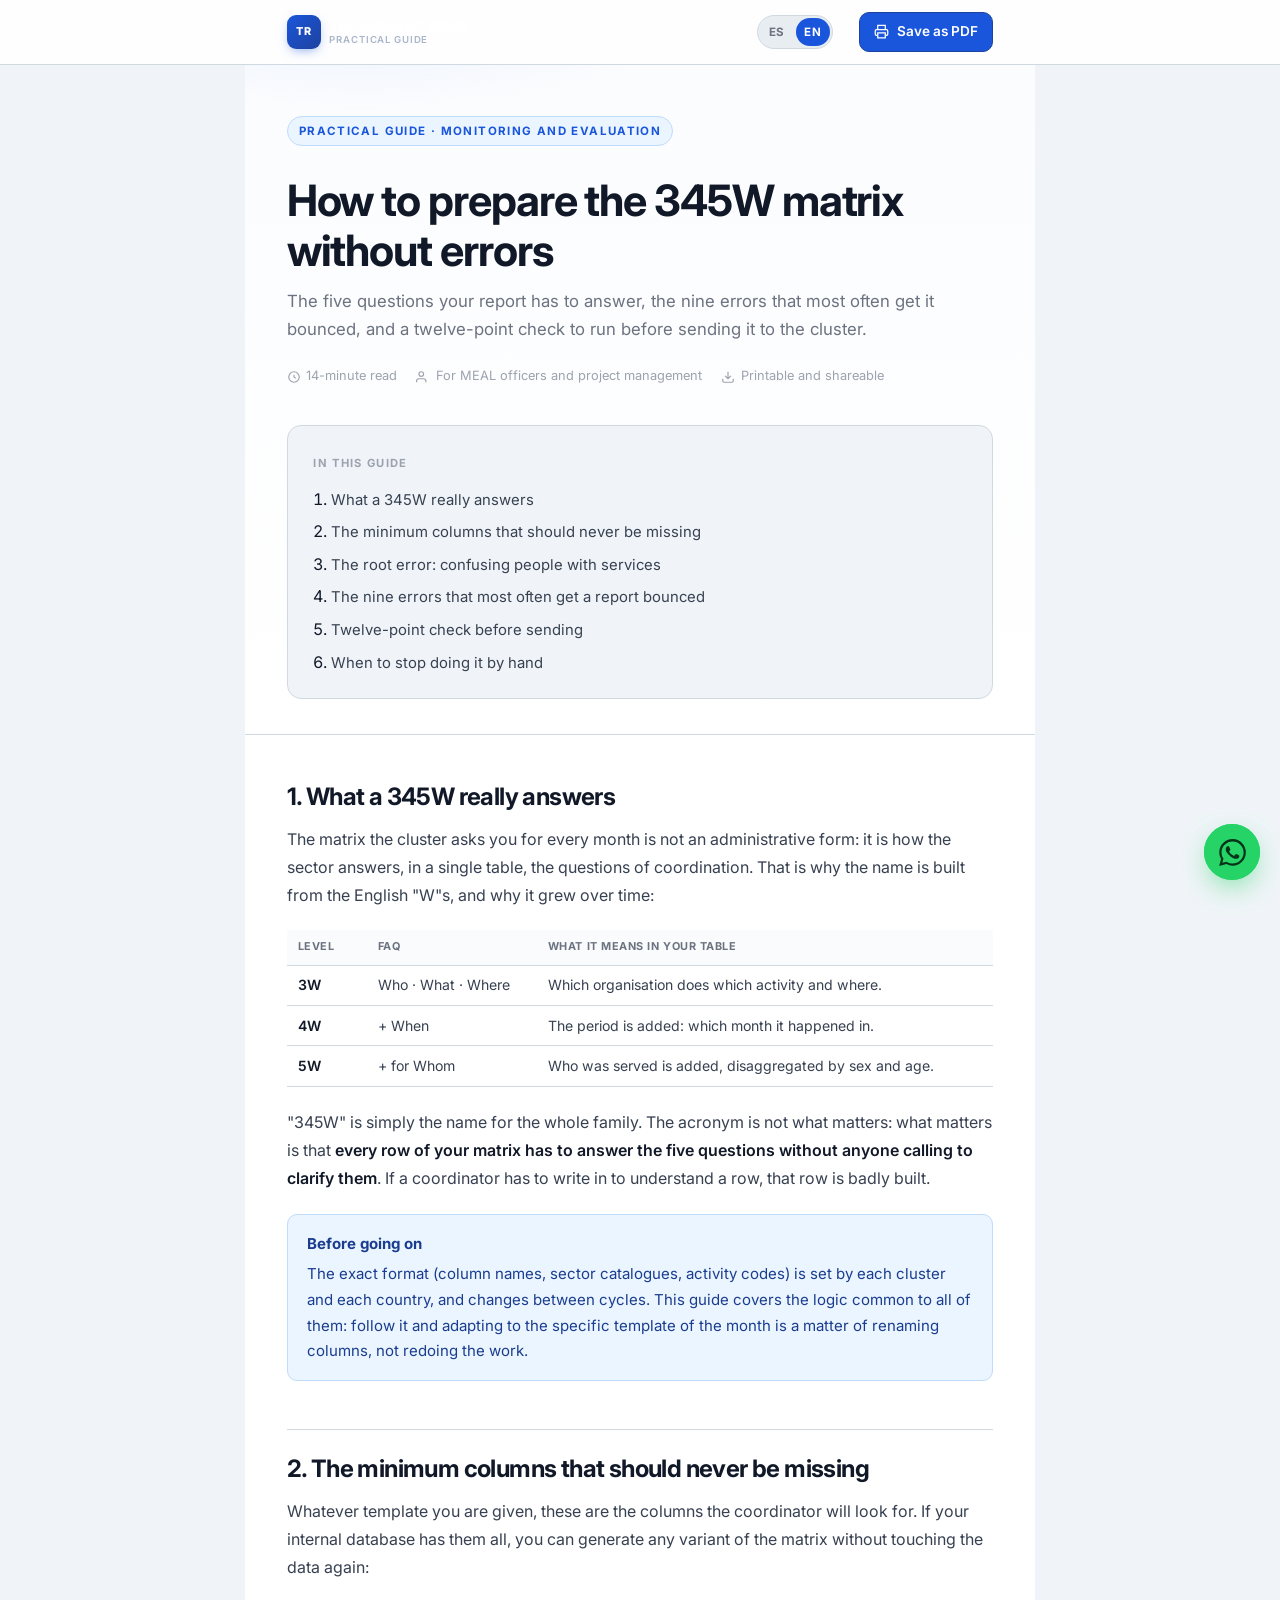
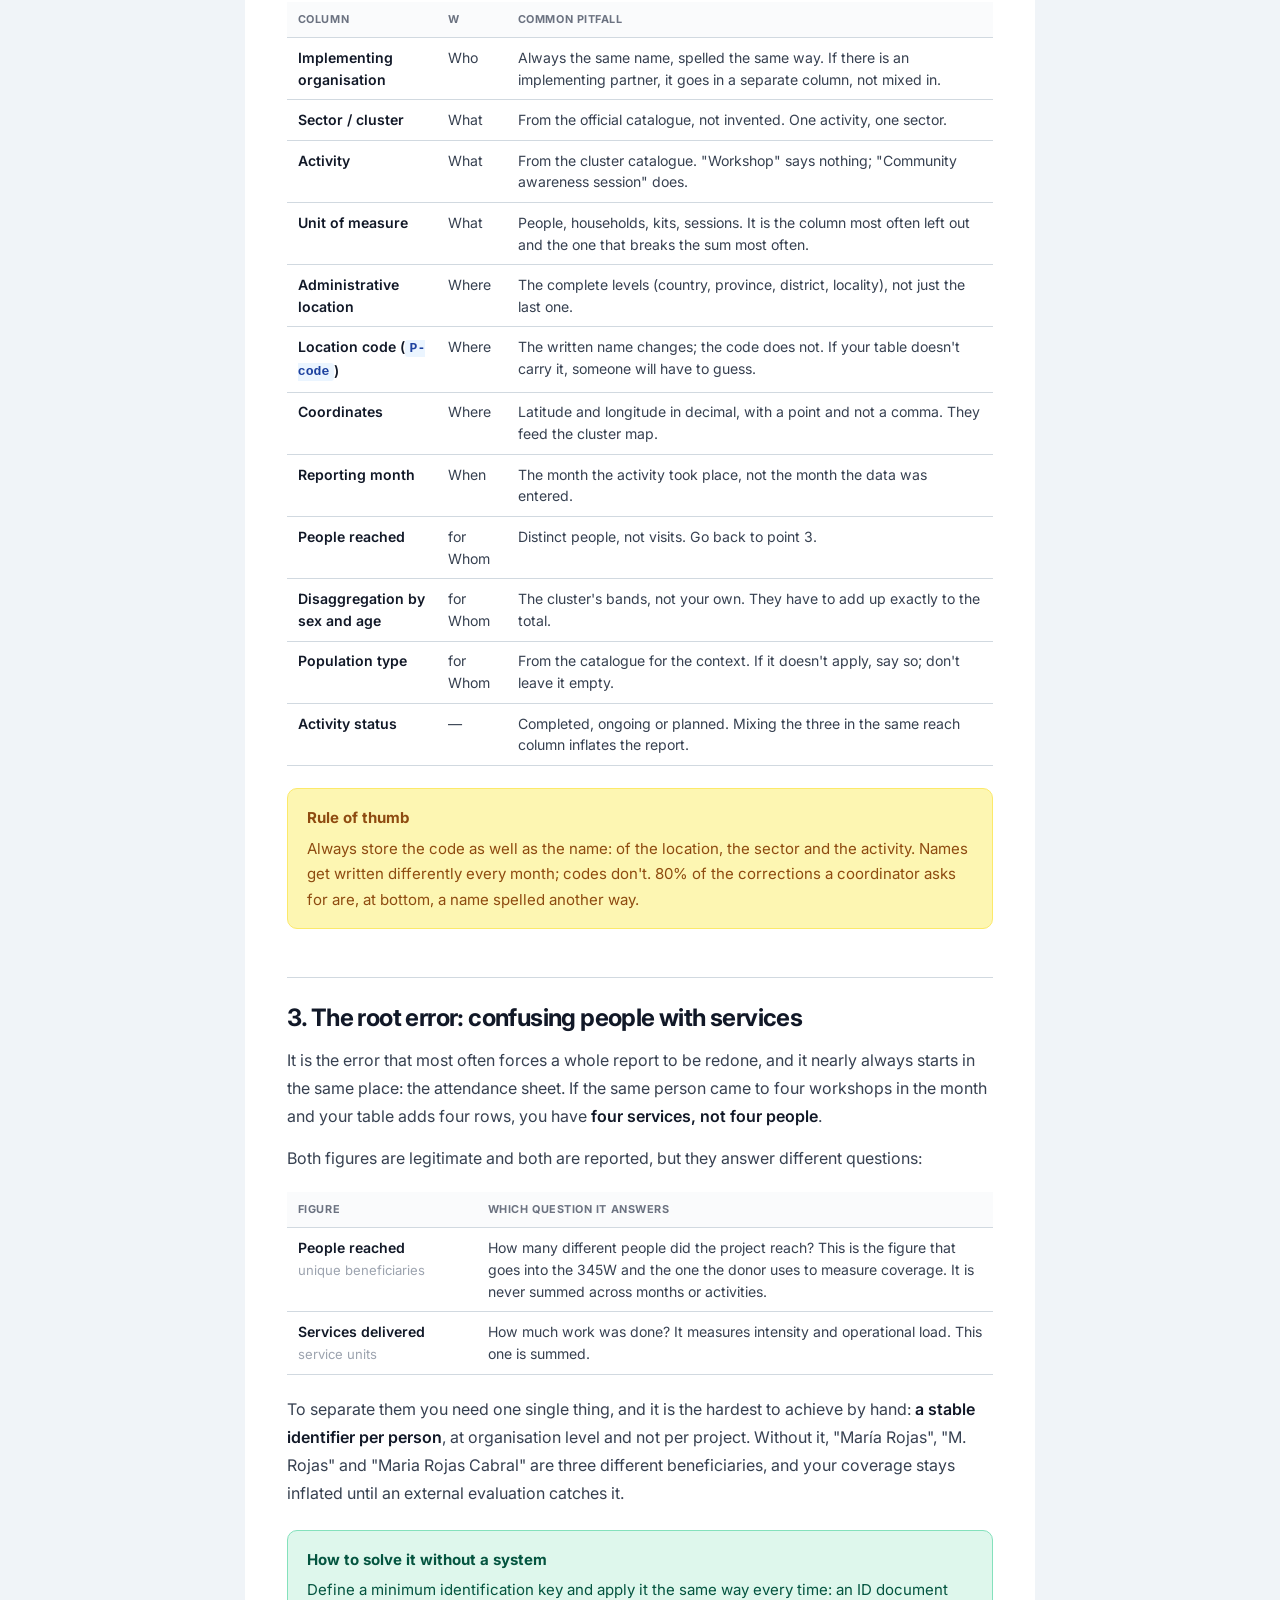
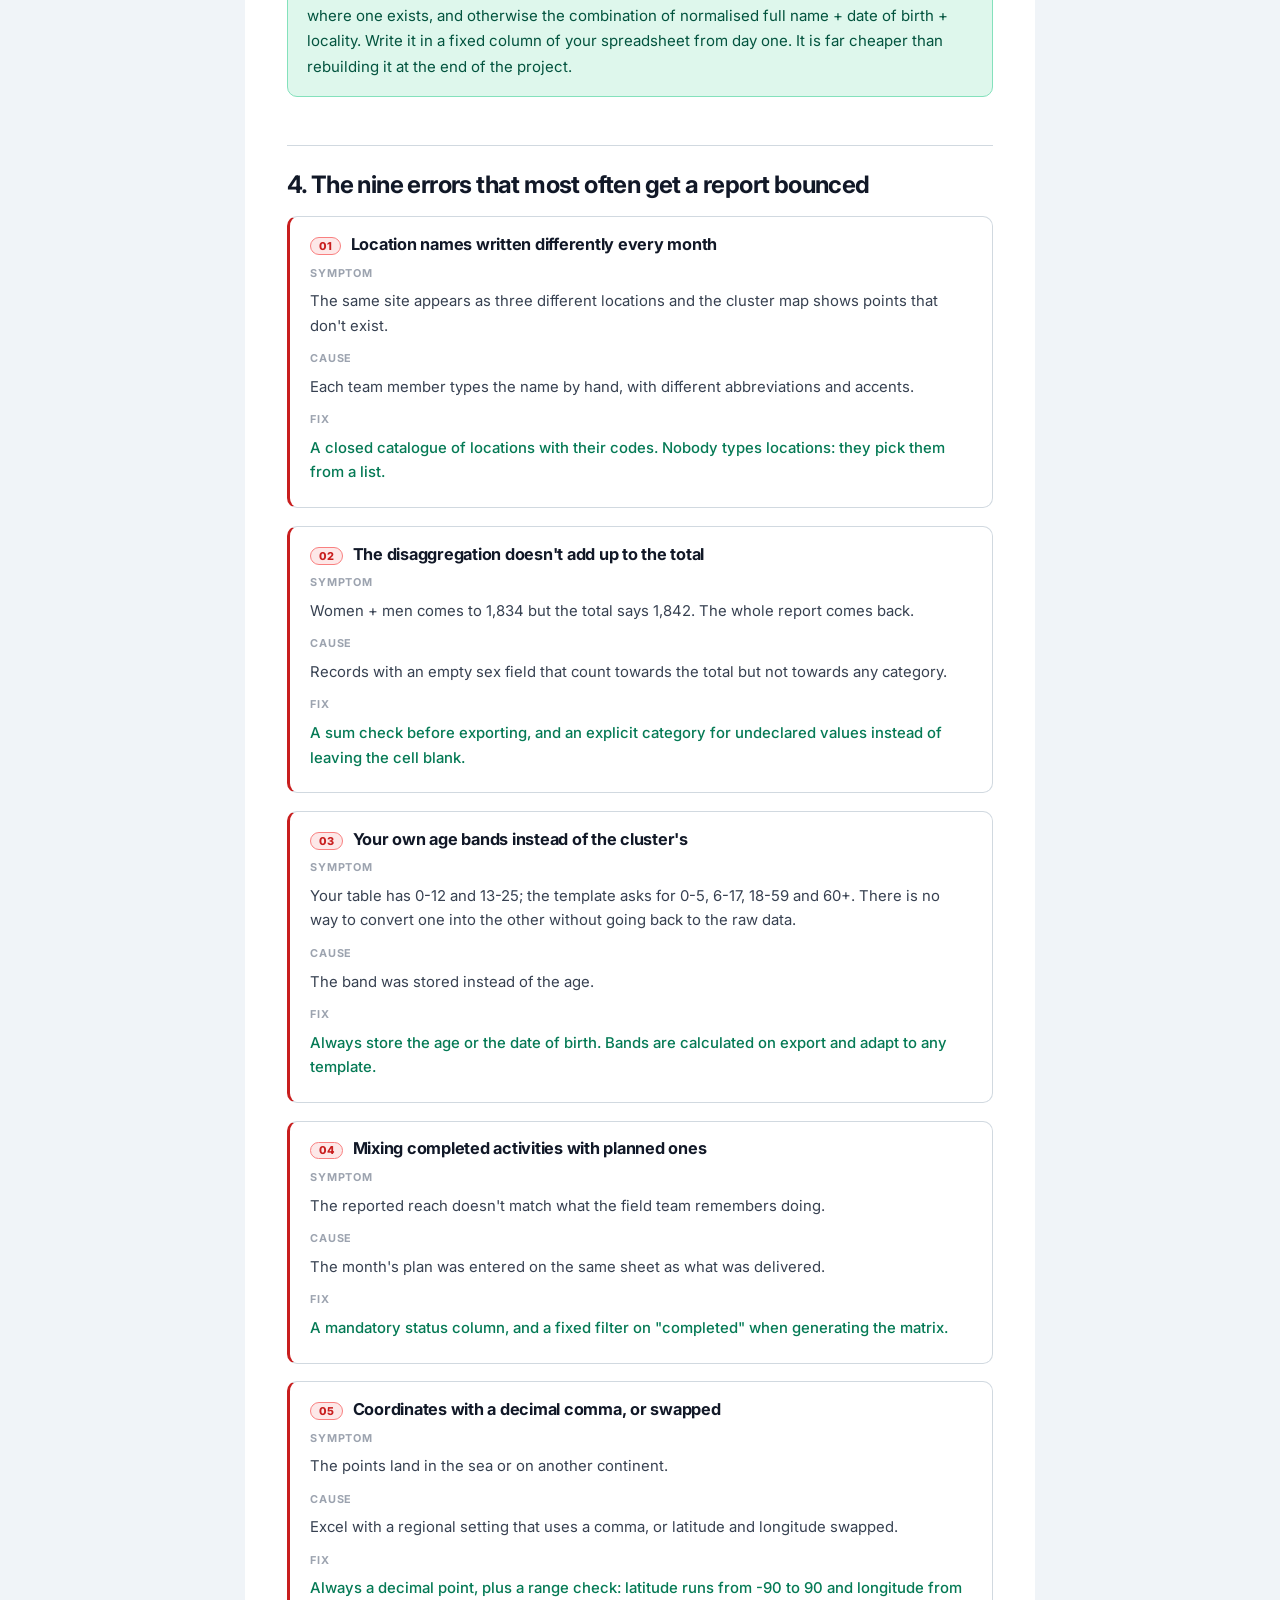
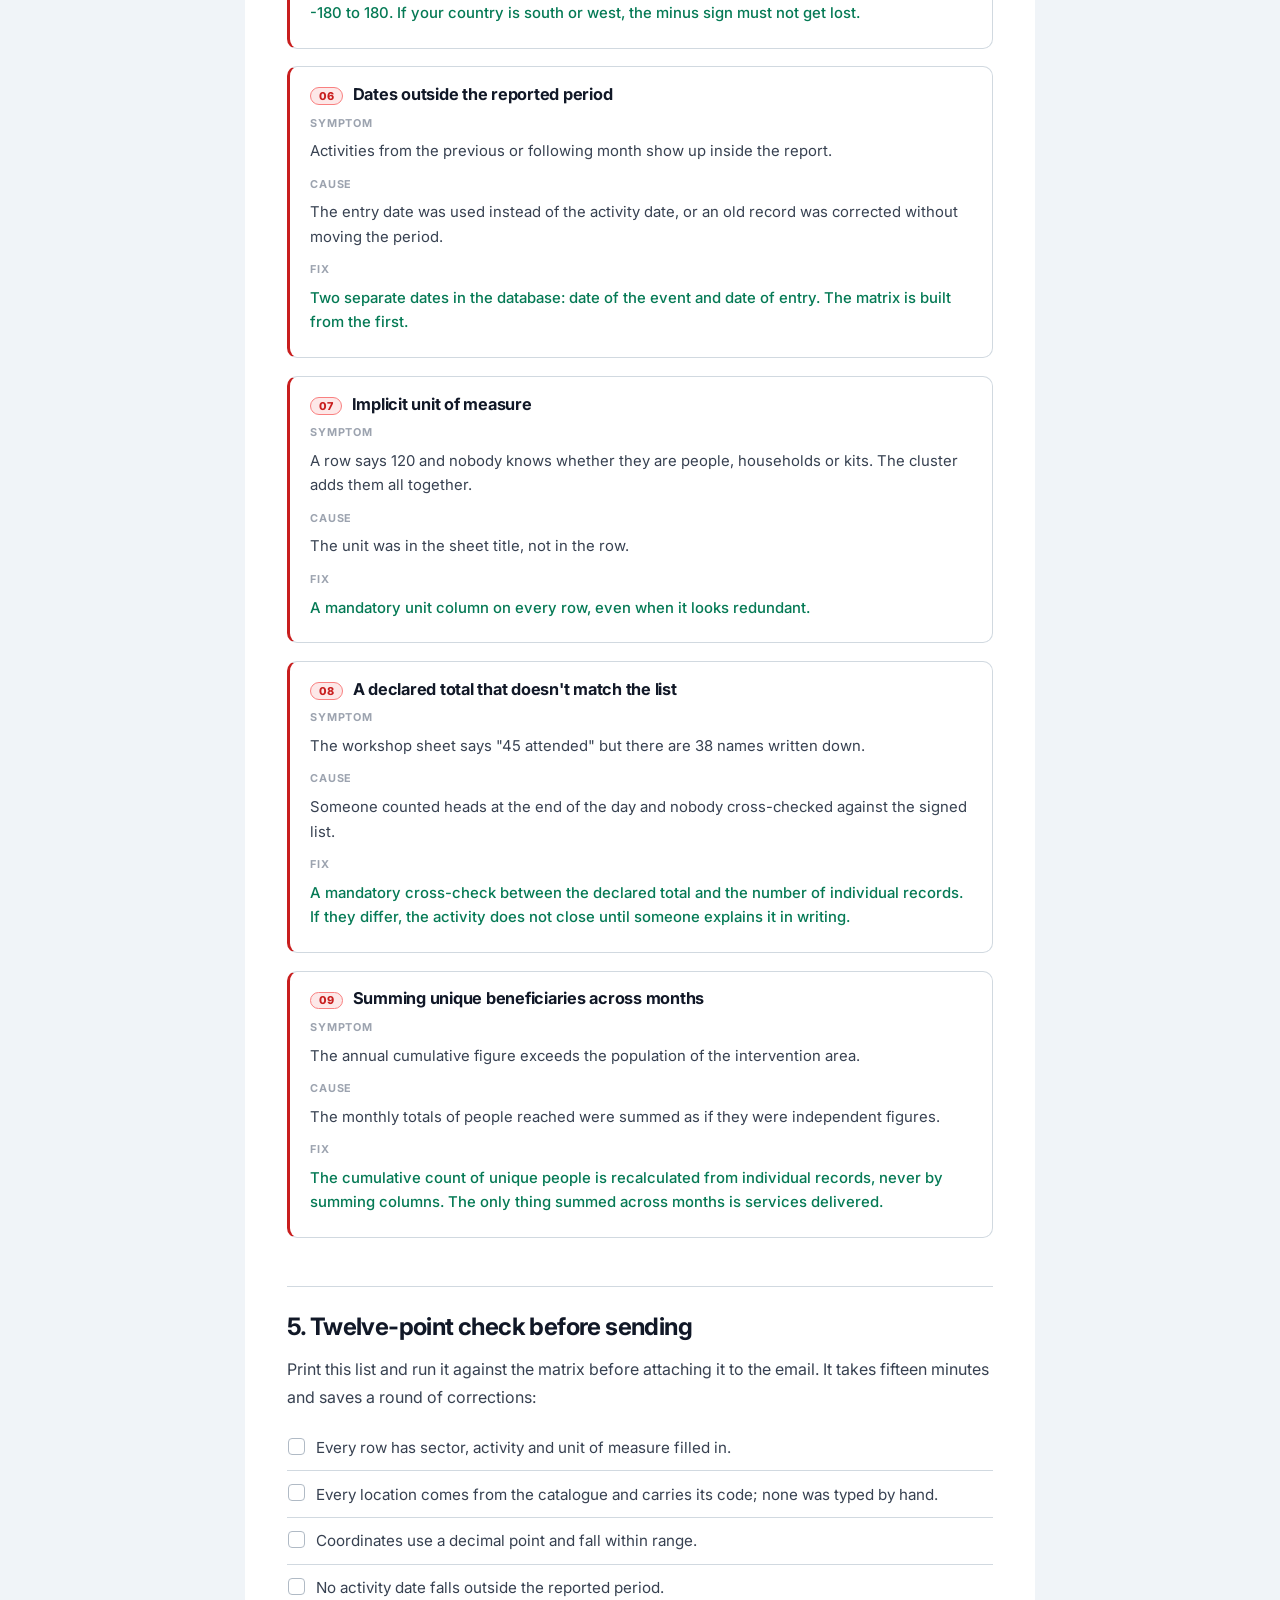
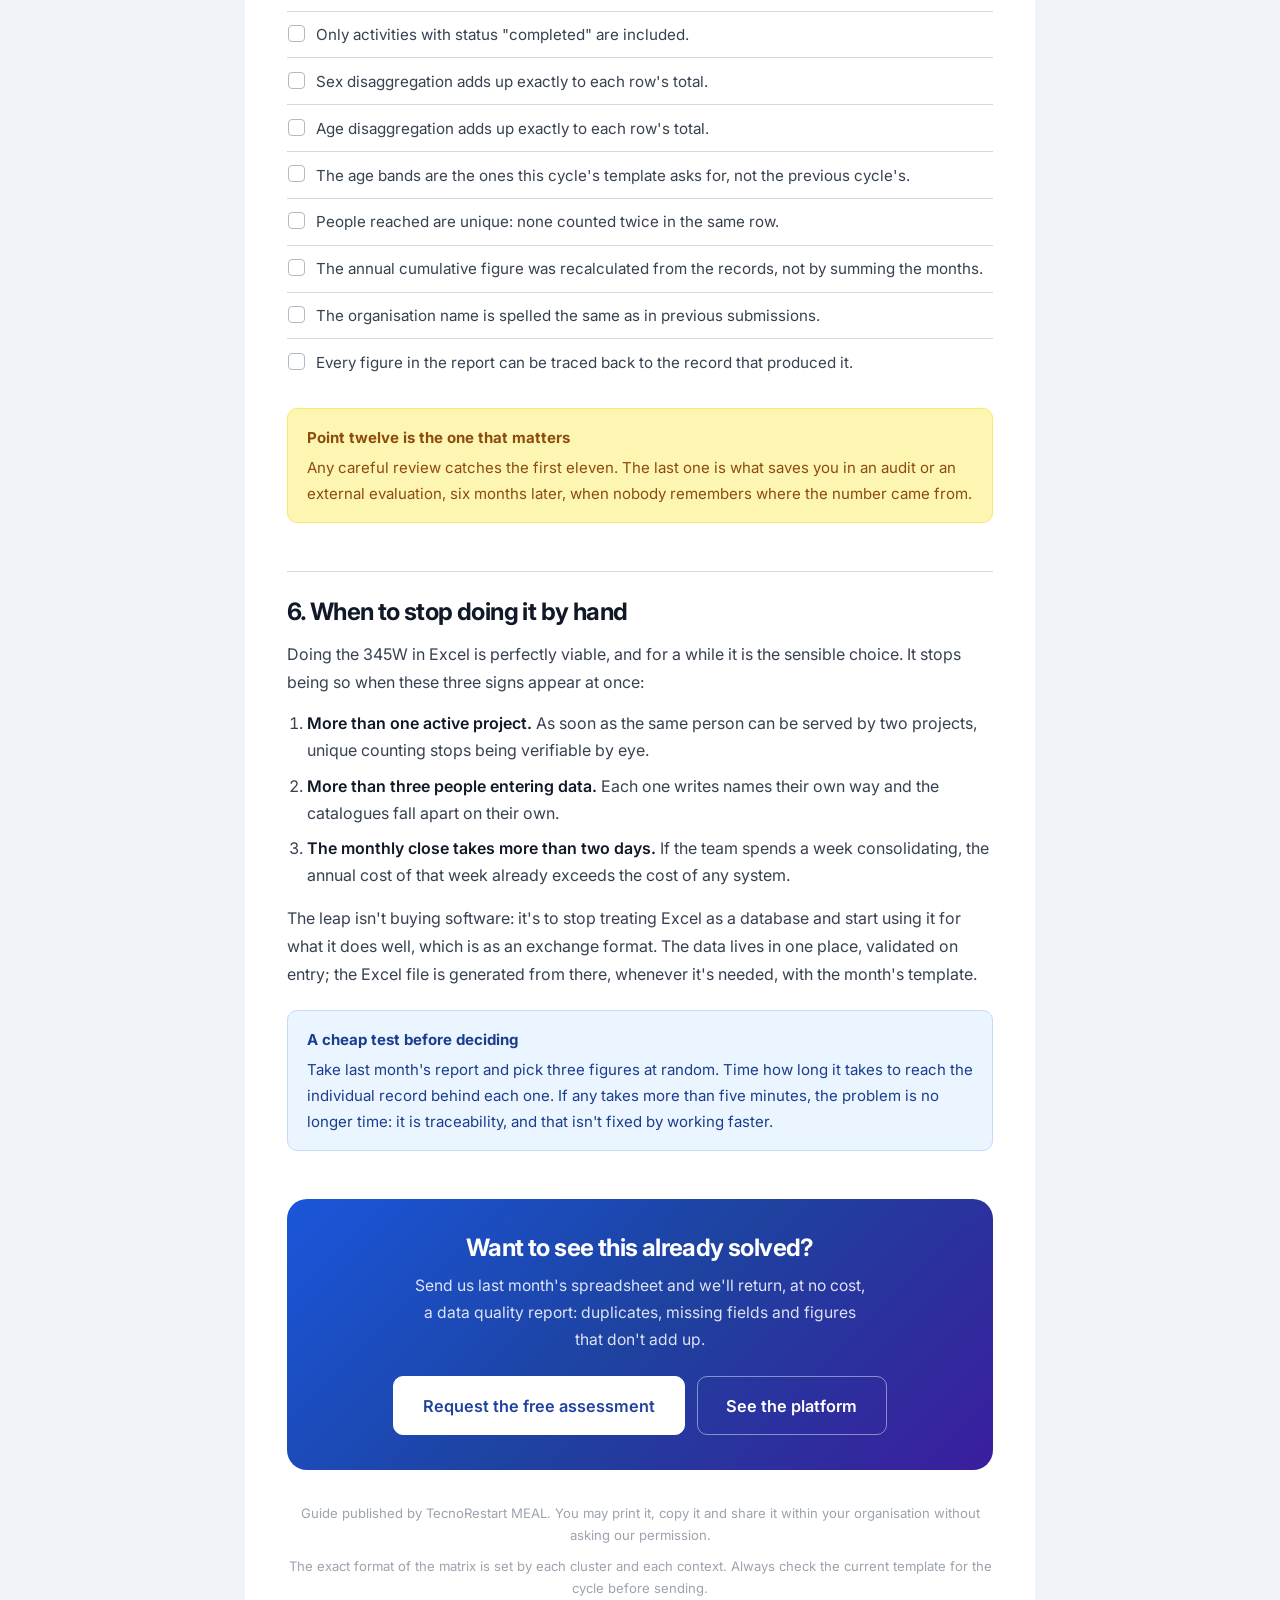
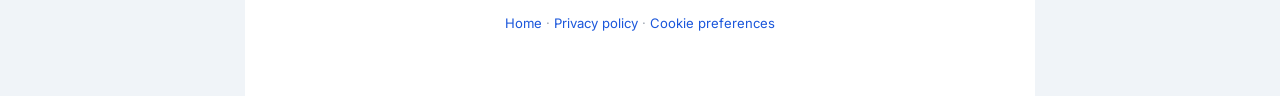
==== commit 88b5f77f: "Agrega el sitio en ingles con selector ES/EN y pasa los textos a usted" ====
--- a/guia-345w.html
+++ b/guia-345w.html
@@ -6,14 +6,25 @@
 <title>Cómo preparar la matriz 345W sin errores — Guía práctica</title>
 <meta name="description" content="Guía práctica para equipos de monitoreo y evaluación: las 5 preguntas de la matriz 345W, los 9 errores que más la hacen rebotar y un checklist de control antes de enviarla al clúster.">
 <meta name="theme-color" content="#1a56db">
+<link rel="canonical" href="https://tecnorestart.com/guia-345w.html">
 <meta property="og:type" content="article">
+<meta property="og:site_name" content="TecnoRestart MEAL">
+<meta property="og:locale" content="es_LA">
+<meta property="og:locale:alternate" content="en_US">
+<meta property="og:url" content="https://tecnorestart.com/guia-345w.html">
 <meta property="og:title" content="Cómo preparar la matriz 345W sin errores">
 <meta property="og:description" content="Los 9 errores que más hacen rebotar un reporte 345W, y cómo evitarlos antes de enviarlo.">
+<meta property="og:image" content="https://tecnorestart.com/assets/og.png">
+<meta property="og:image:width" content="1200">
+<meta property="og:image:height" content="630">
+<meta name="twitter:card" content="summary_large_image">
+<meta name="twitter:image" content="https://tecnorestart.com/assets/og.png">
 <link rel="icon" href="assets/favicon.svg" type="image/svg+xml">
 <link rel="preconnect" href="https://fonts.googleapis.com">
 <link rel="preconnect" href="https://fonts.gstatic.com" crossorigin>
 <link href="https://fonts.googleapis.com/css2?family=Inter:wght@400;500;600;700;800&display=swap" rel="stylesheet">
 <link rel="stylesheet" href="css/styles.css">
+<script src="js/i18n.js"></script>
 </head>
 <body>
 
@@ -23,6 +34,7 @@
       <span class="marca-glifo" data-marca-glifo>TR</span>
       <span class="marca-txt"><b data-marca>TecnoRestart MEAL</b><span>Guía práctica</span></span>
     </a>
+    <span data-i18n-selector></span>
     <button class="btn sm primario" onclick="window.print()">
       <svg width="15" height="15" viewBox="0 0 24 24" fill="none" stroke="currentColor" stroke-width="2"><path d="M6 9V2h12v7M6 18H4a2 2 0 0 1-2-2v-5a2 2 0 0 1 2-2h16a2 2 0 0 1 2 2v5a2 2 0 0 1-2 2h-2"/><path d="M6 14h12v8H6z"/></svg>
       Guardar en PDF
@@ -35,7 +47,7 @@
   <header class="doc-cab">
     <span class="eyebrow">Guía práctica · Monitoreo y evaluación</span>
     <h1>Cómo preparar la matriz 345W sin errores</h1>
-    <p class="plomo">Las cinco preguntas que tiene que responder tu reporte, los nueve errores que más lo hacen rebotar y un control de doce puntos para pasarle antes de enviarlo al clúster.</p>
+    <p class="plomo">Las cinco preguntas que tiene que responder su reporte, los nueve errores que más lo hacen rebotar y un control de doce puntos para aplicarle antes de enviarlo al clúster.</p>
     <div class="doc-meta">
       <span>
         <svg width="14" height="14" viewBox="0 0 24 24" fill="none" stroke="currentColor" stroke-width="2"><circle cx="12" cy="12" r="9"/><path d="M12 8v4l3 2"/></svg>
@@ -68,10 +80,10 @@
 
     <h2 id="que-es">1. Qué responde realmente una 345W</h2>
 
-    <p>La matriz que el clúster te pide todos los meses no es un formulario administrativo: es la forma en que el sector responde, con una sola tabla, a las preguntas de coordinación. Por eso el nombre se arma con las "W" del inglés, y por eso creció con el tiempo:</p>
+    <p>La matriz que el clúster le pide todos los meses no es un formulario administrativo: es la forma en que el sector responde, con una sola tabla, a las preguntas de coordinación. Por eso el nombre se arma con las "W" del inglés, y por eso creció con el tiempo:</p>
 
     <table class="doc-tabla">
-      <thead><tr><th style="width:80px">Nivel</th><th style="width:170px">Preguntas</th><th>Qué significa en tu tabla</th></tr></thead>
+      <thead><tr><th style="width:80px">Nivel</th><th style="width:170px">Preguntas</th><th>Qué significa en su tabla</th></tr></thead>
       <tbody>
         <tr><td><strong>3W</strong></td><td>Who · What · Where</td><td>Qué organización hace qué actividad y en qué lugar.</td></tr>
         <tr><td><strong>4W</strong></td><td>+ When</td><td>Se agrega el periodo: en qué mes ocurrió.</td></tr>
@@ -79,16 +91,16 @@
       </tbody>
     </table>
 
-    <p>"345W" es simplemente la forma de nombrar la familia completa. Lo importante no es la sigla: es que <strong>cada fila de tu matriz tiene que poder responder las cinco preguntas sin que nadie te llame para aclararlas</strong>. Si un coordinador tiene que escribirte para entender una fila, esa fila está mal armada.</p>
+    <p>"345W" es simplemente la forma de nombrar la familia completa. Lo importante no es la sigla: es que <strong>cada fila de su matriz tiene que poder responder las cinco preguntas sin que nadie llame para aclararlas</strong>. Si un coordinador tiene que escribir para entender una fila, esa fila está mal armada.</p>
 
     <div class="caja azul">
       <b>Antes de seguir</b>
-      El formato exacto (nombres de columnas, catálogos de sectores, códigos de actividad) lo define cada clúster y cada país, y cambia entre ciclos. Esta guía cubre la lógica común a todos: si la respetás, adaptarte a la plantilla concreta del mes es cuestión de renombrar columnas, no de rehacer el trabajo.
+      El formato exacto (nombres de columnas, catálogos de sectores, códigos de actividad) lo define cada clúster y cada país, y cambia entre ciclos. Esta guía cubre la lógica común a todos: si la respeta, adaptarse a la plantilla concreta del mes es cuestión de renombrar columnas, no de rehacer el trabajo.
     </div>
 
     <h2 id="columnas">2. Las columnas mínimas que nunca deberían faltar</h2>
 
-    <p>Independientemente de la plantilla que te toque, estas son las columnas que el coordinador va a buscar. Si tu base interna las tiene todas, podés generar cualquier variante de la matriz sin volver a tocar el dato:</p>
+    <p>Independientemente de la plantilla que le toque, estas son las columnas que el coordinador va a buscar. Si su base interna las tiene todas, puede generar cualquier variante de la matriz sin volver a tocar el dato:</p>
 
     <table class="doc-tabla">
       <thead><tr><th style="width:150px">Columna</th><th style="width:70px">W</th><th>Cuidado habitual</th></tr></thead>
@@ -98,11 +110,11 @@
         <tr><td><strong>Actividad</strong></td><td>What</td><td>Del catálogo del clúster. "Taller" no dice nada; "Sesión de sensibilización comunitaria" sí.</td></tr>
         <tr><td><strong>Unidad de medida</strong></td><td>What</td><td>Personas, hogares, kits, sesiones. Es la columna que más se omite y la que más rompe la suma.</td></tr>
         <tr><td><strong>Ubicación administrativa</strong></td><td>Where</td><td>Los niveles completos (país, provincia, distrito, localidad), no solo el último.</td></tr>
-        <tr><td><strong>Código de ubicación (<code>P-code</code>)</strong></td><td>Where</td><td>El nombre escrito cambia; el código no. Si tu tabla no lo trae, alguien va a tener que adivinar.</td></tr>
+        <tr><td><strong>Código de ubicación (<code>P-code</code>)</strong></td><td>Where</td><td>El nombre escrito cambia; el código no. Si su tabla no lo trae, alguien va a tener que adivinar.</td></tr>
         <tr><td><strong>Coordenadas</strong></td><td>Where</td><td>Latitud y longitud en decimal, con punto y no coma. Sirven para el mapa del clúster.</td></tr>
         <tr><td><strong>Mes de reporte</strong></td><td>When</td><td>El mes en que ocurrió la actividad, no el mes en que se cargó el dato.</td></tr>
-        <tr><td><strong>Personas alcanzadas</strong></td><td>for Whom</td><td>Personas distintas, no visitas. Volvé al punto 3.</td></tr>
-        <tr><td><strong>Desagregación por sexo y edad</strong></td><td>for Whom</td><td>Los tramos del clúster, no los tuyos. Tiene que sumar exactamente el total.</td></tr>
+        <tr><td><strong>Personas alcanzadas</strong></td><td>for Whom</td><td>Personas distintas, no visitas. Vuelva al punto 3.</td></tr>
+        <tr><td><strong>Desagregación por sexo y edad</strong></td><td>for Whom</td><td>Los tramos del clúster, no los propios. Tiene que sumar exactamente el total.</td></tr>
         <tr><td><strong>Tipo de población</strong></td><td>for Whom</td><td>Según el catálogo del contexto. Si no aplica, se declara, no se deja vacío.</td></tr>
         <tr><td><strong>Estado de la actividad</strong></td><td>—</td><td>Concluida, en curso o planificada. Mezclar las tres en la misma columna de alcance infla el reporte.</td></tr>
       </tbody>
@@ -110,12 +122,12 @@
 
     <div class="caja ambar">
       <b>Regla práctica</b>
-      Guardá siempre el código además del nombre: del lugar, del sector y de la actividad. Los nombres se escriben distinto cada mes; los códigos no. El 80 % de las correcciones que pide un coordinador son, en el fondo, un nombre escrito de otra manera.
+      Guarde siempre el código además del nombre: del lugar, del sector y de la actividad. Los nombres se escriben distinto cada mes; los códigos no. El 80 % de las correcciones que pide un coordinador son, en el fondo, un nombre escrito de otra manera.
     </div>
 
     <h2 id="conteo">3. El error madre: confundir personas con atenciones</h2>
 
-    <p>Es el error que más veces obliga a rehacer un reporte completo, y casi siempre nace del mismo lugar: la planilla de asistencia. Si una misma persona vino a cuatro talleres en el mes y tu tabla suma cuatro filas, tenés <strong>cuatro atenciones, no cuatro personas</strong>.</p>
+    <p>Es el error que más veces obliga a rehacer un reporte completo, y casi siempre nace del mismo lugar: la planilla de asistencia. Si una misma persona vino a cuatro talleres en el mes y su tabla suma cuatro filas, tiene <strong>cuatro atenciones, no cuatro personas</strong>.</p>
 
     <p>Las dos cifras son legítimas y las dos se reportan, pero responden a preguntas distintas:</p>
 
@@ -127,11 +139,11 @@
       </tbody>
     </table>
 
-    <p>Para poder separarlas necesitás una sola cosa, y es la más difícil de conseguir a mano: <strong>un identificador estable por persona</strong>, a nivel de toda la organización y no de cada proyecto. Sin eso, "María Rojas", "M. Rojas" y "Maria Rojas Cabral" son tres beneficiarias distintas, y tu cobertura queda inflada sin que nadie lo note hasta la evaluación externa.</p>
+    <p>Para poder separarlas necesita una sola cosa, y es la más difícil de conseguir a mano: <strong>un identificador estable por persona</strong>, a nivel de toda la organización y no de cada proyecto. Sin eso, "María Rojas", "M. Rojas" y "Maria Rojas Cabral" son tres beneficiarias distintas, y su cobertura queda inflada sin que nadie lo note hasta la evaluación externa.</p>
 
     <div class="caja verde">
       <b>Cómo se resuelve sin sistema</b>
-      Definí una clave mínima de identificación y aplicala siempre igual: documento cuando exista, y si no, la combinación de nombre completo normalizado + fecha de nacimiento + localidad. Escribila en una columna fija de tu planilla desde el primer día. Es mucho más barato que reconstruirla al final del proyecto.
+      Defina una clave mínima de identificación y aplíquela siempre igual: documento cuando exista, y si no, la combinación de nombre completo normalizado + fecha de nacimiento + localidad. Escríbala en una columna fija de su planilla desde el primer día. Es mucho más barato que reconstruirla al final del proyecto.
     </div>
 
     <h2 id="errores">4. Los nueve errores que más hacen rebotar el reporte</h2>
@@ -157,9 +169,9 @@
     <div class="error">
       <h3><em>03</em> Tramos de edad propios en lugar de los del clúster</h3>
       <dl>
-        <dt>Síntoma</dt><dd>Tu tabla trae 0-12 y 13-25; la plantilla pide 0-5, 6-17, 18-59 y 60+. No hay forma de convertir una en otra sin volver al dato crudo.</dd>
+        <dt>Síntoma</dt><dd>Su tabla trae 0-12 y 13-25; la plantilla pide 0-5, 6-17, 18-59 y 60+. No hay forma de convertir una en otra sin volver al dato crudo.</dd>
         <dt>Causa</dt><dd>Se guardó el tramo en lugar de la edad.</dd>
-        <dt>Arreglo</dt><dd class="arreglo">Guardá siempre la edad o la fecha de nacimiento. Los tramos se calculan al exportar y se adaptan a cualquier plantilla.</dd>
+        <dt>Arreglo</dt><dd class="arreglo">Guarde siempre la edad o la fecha de nacimiento. Los tramos se calculan al exportar y se adaptan a cualquier plantilla.</dd>
       </dl>
     </div>
 
@@ -177,7 +189,7 @@
       <dl>
         <dt>Síntoma</dt><dd>Los puntos caen en el mar o en otro continente.</dd>
         <dt>Causa</dt><dd>Excel con configuración regional que usa coma, o latitud y longitud cambiadas de lugar.</dd>
-        <dt>Arreglo</dt><dd class="arreglo">Punto decimal siempre, y un control de rango: la latitud va de -90 a 90 y la longitud de -180 a 180. Si tu país está al sur o al oeste, el signo negativo no se pierde.</dd>
+        <dt>Arreglo</dt><dd class="arreglo">Punto decimal siempre, y un control de rango: la latitud va de -90 a 90 y la longitud de -180 a 180. Si su país está al sur o al oeste, el signo negativo no se pierde.</dd>
       </dl>
     </div>
 
@@ -219,7 +231,7 @@
 
     <h2 id="checklist">5. Control de doce puntos antes de enviar</h2>
 
-    <p>Imprimí esta lista y pasásela a la matriz antes de adjuntarla al correo. Lleva quince minutos y evita la ronda de correcciones:</p>
+    <p>Imprima esta lista y aplíquela a la matriz antes de adjuntarla al correo. Lleva quince minutos y evita la ronda de correcciones:</p>
 
     <ul class="lista-check">
       <li><i></i><span>Todas las filas tienen sector, actividad y unidad de medida completos.</span></li>
@@ -238,7 +250,7 @@
 
     <div class="caja ambar">
       <b>El punto doce es el que importa</b>
-      Los once primeros los detecta cualquier revisión cuidadosa. El último es el que te salva en una auditoría o en una evaluación externa, seis meses después, cuando ya nadie recuerda de dónde salió el número.
+      Los once primeros los detecta cualquier revisión cuidadosa. El último es el que lo salva en una auditoría o en una evaluación externa, seis meses después, cuando ya nadie recuerda de dónde salió el número.
     </div>
 
     <h2 id="automatizar">6. Cuándo dejar de hacerlo a mano</h2>
@@ -255,12 +267,12 @@
 
     <div class="caja azul">
       <b>Una prueba barata antes de decidir</b>
-      Tomá el reporte del mes pasado y elegí tres cifras al azar. Cronometrá cuánto tardás en llegar al registro individual que las sustenta. Si alguna te lleva más de cinco minutos, el problema ya no es de tiempo: es de trazabilidad, y eso no se arregla trabajando más rápido.
+      Tome el reporte del mes pasado y elija tres cifras al azar. Cronometre cuánto tarda en llegar al registro individual que las sustenta. Si alguna lleva más de cinco minutos, el problema ya no es de tiempo: es de trazabilidad, y eso no se arregla trabajando más rápido.
     </div>
 
     <div class="cierre">
-      <h2>¿Querés ver cómo se ve esto ya resuelto?</h2>
-      <p>Mandanos tu planilla del último mes y te devolvemos, sin costo, un informe de calidad de datos: duplicados, campos faltantes y cifras que no cuadran.</p>
+      <h2>¿Quiere ver cómo se ve esto ya resuelto?</h2>
+      <p>Envíenos su planilla del último mes y le devolvemos, sin costo, un informe de calidad de datos: duplicados, campos faltantes y cifras que no cuadran.</p>
       <div class="acciones" style="justify-content:center">
         <a class="btn lg" data-wa-link href="#" target="_blank" rel="noopener">Pedir el diagnóstico gratuito</a>
         <a class="btn lg fantasma" href="index.html#pantallas">Ver la plataforma</a>
@@ -269,8 +281,8 @@
   </div>
 
   <div class="doc-pie">
-    <p>Guía publicada por <span data-marca>TecnoRestart MEAL</span>. Podés imprimirla, copiarla y repartirla dentro de tu organización sin pedirnos permiso.</p>
-    <p style="margin-top:.5rem">El formato exacto de la matriz lo define cada clúster y cada contexto. Verificá siempre la plantilla vigente del ciclo antes de enviar.</p>
+    <p>Guía publicada por <span data-marca>TecnoRestart MEAL</span>. Puede imprimirla, copiarla y repartirla dentro de su organización sin pedirnos permiso.</p>
+    <p style="margin-top:.5rem">El formato exacto de la matriz lo define cada clúster y cada contexto. Verifique siempre la plantilla vigente del ciclo antes de enviar.</p>
     <p style="margin-top:.8rem">
       <a href="index.html">Inicio</a> ·
       <a href="privacidad.html">Política de privacidad</a> ·
--- a/css/styles.css
+++ b/css/styles.css
@@ -1022,3 +1022,33 @@
   .tray-item.actual .tray-fecha::after{display:none}
   .tray-bloques{grid-template-columns:1fr;gap:18px}
 }
+
+/* ── Selector de idioma ───────────────────────────────────────────────── */
+/* Mientras se aplica un idioma distinto del original, el cuerpo se mantiene
+   oculto para que no se vea un parpadeo de español. js/i18n.js siempre lo
+   destapa, aunque el diccionario falle. */
+html.i18n-cargando body{visibility:hidden}
+
+.idiomas{
+  display:inline-flex;gap:2px;flex:0 0 auto;
+  padding:2px;border-radius:99px;
+  border:1px solid var(--borde);background:var(--bg-2);
+}
+.idiomas button{
+  border:0;background:transparent;cursor:pointer;
+  padding:.3rem .55rem;border-radius:99px;
+  font-size:.72rem;font-weight:700;letter-spacing:.04em;
+  color:var(--texto-45);transition:background var(--t),color var(--t);
+}
+.idiomas button:hover{color:var(--texto)}
+.idiomas button[aria-pressed="true"]{background:var(--azul);color:#fff}
+
+/* Sobre la barra oscura del inicio */
+.nav .idiomas{border-color:rgba(255,255,255,.2);background:rgba(255,255,255,.07)}
+.nav .idiomas button{color:#cbd5e1}
+.nav .idiomas button:hover{color:#fff;background:rgba(255,255,255,.1)}
+.nav .idiomas button[aria-pressed="true"]{background:var(--azul);color:#fff}
+
+/* En las páginas de documento va pegado al botón de la derecha */
+.doc-barra [data-i18n-selector]{margin-left:auto;display:flex}
+.doc-barra [data-i18n-selector] + .btn{margin-left:.6rem}
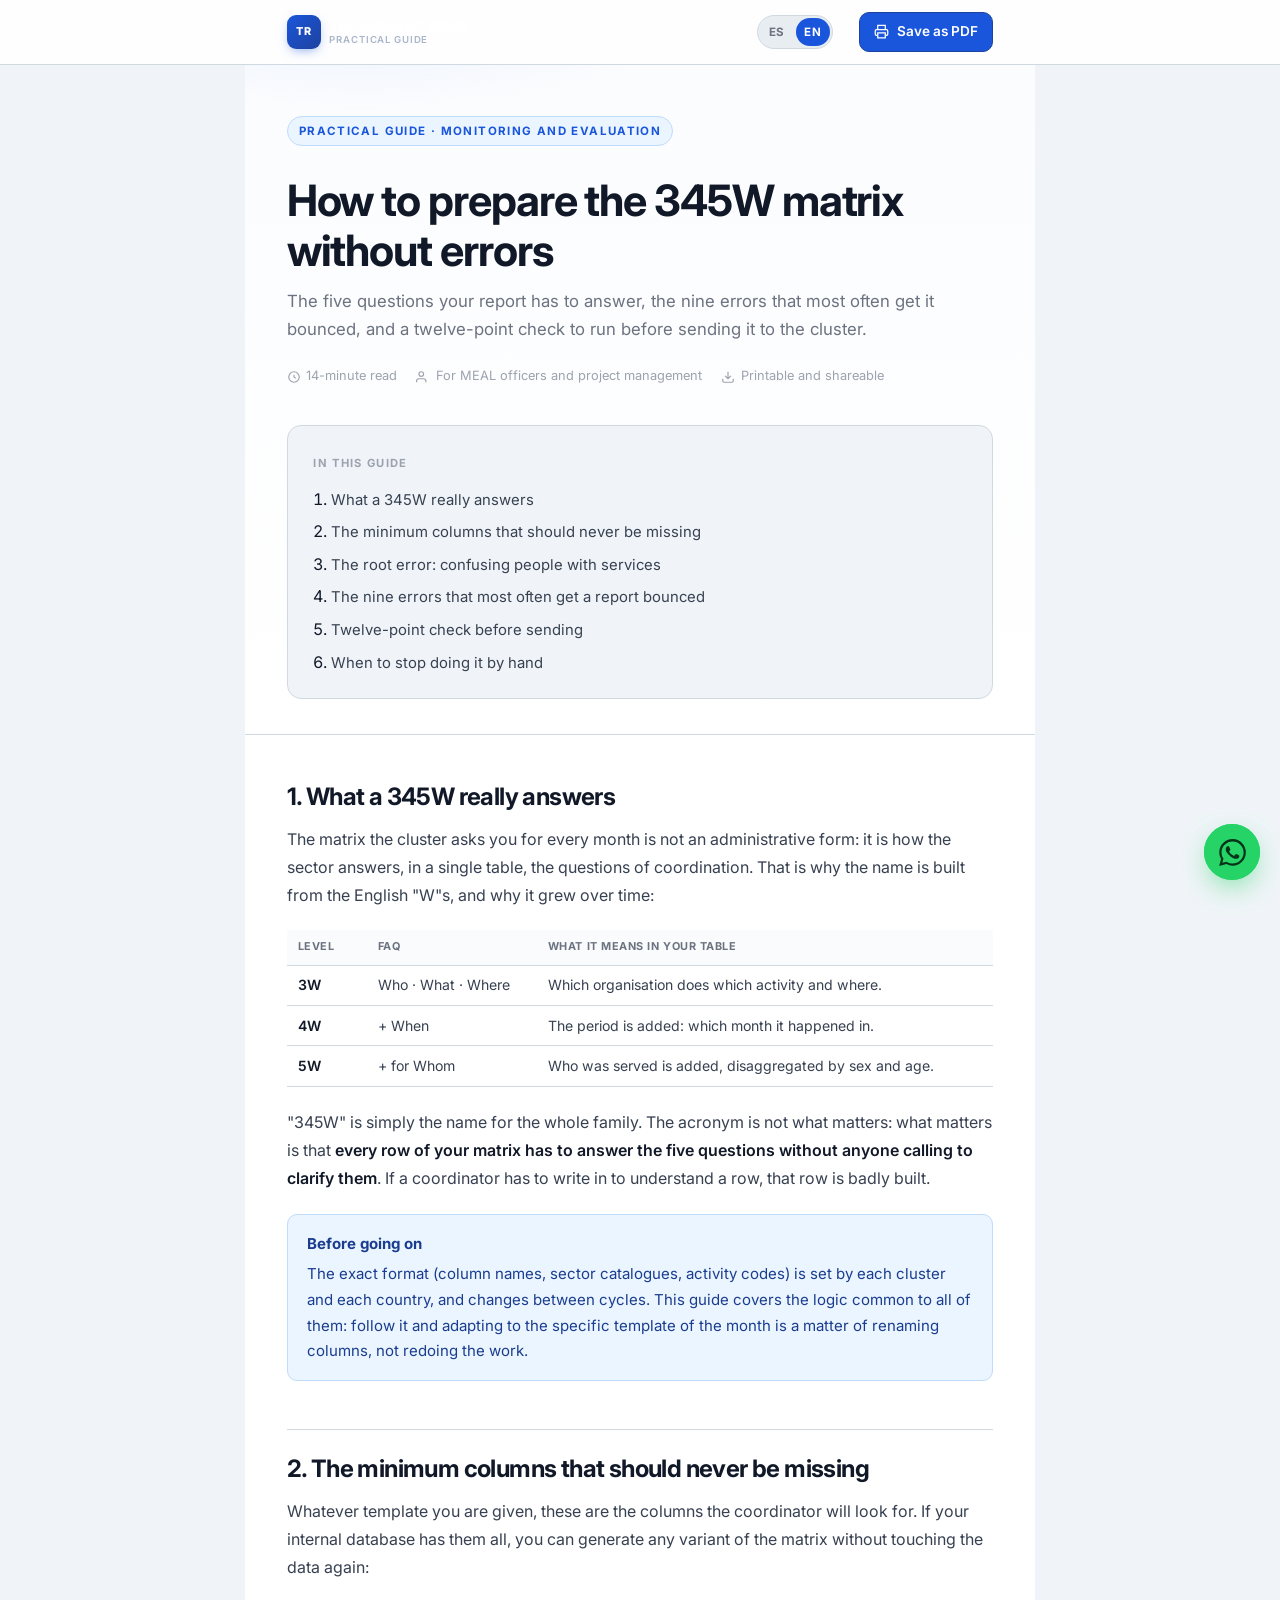
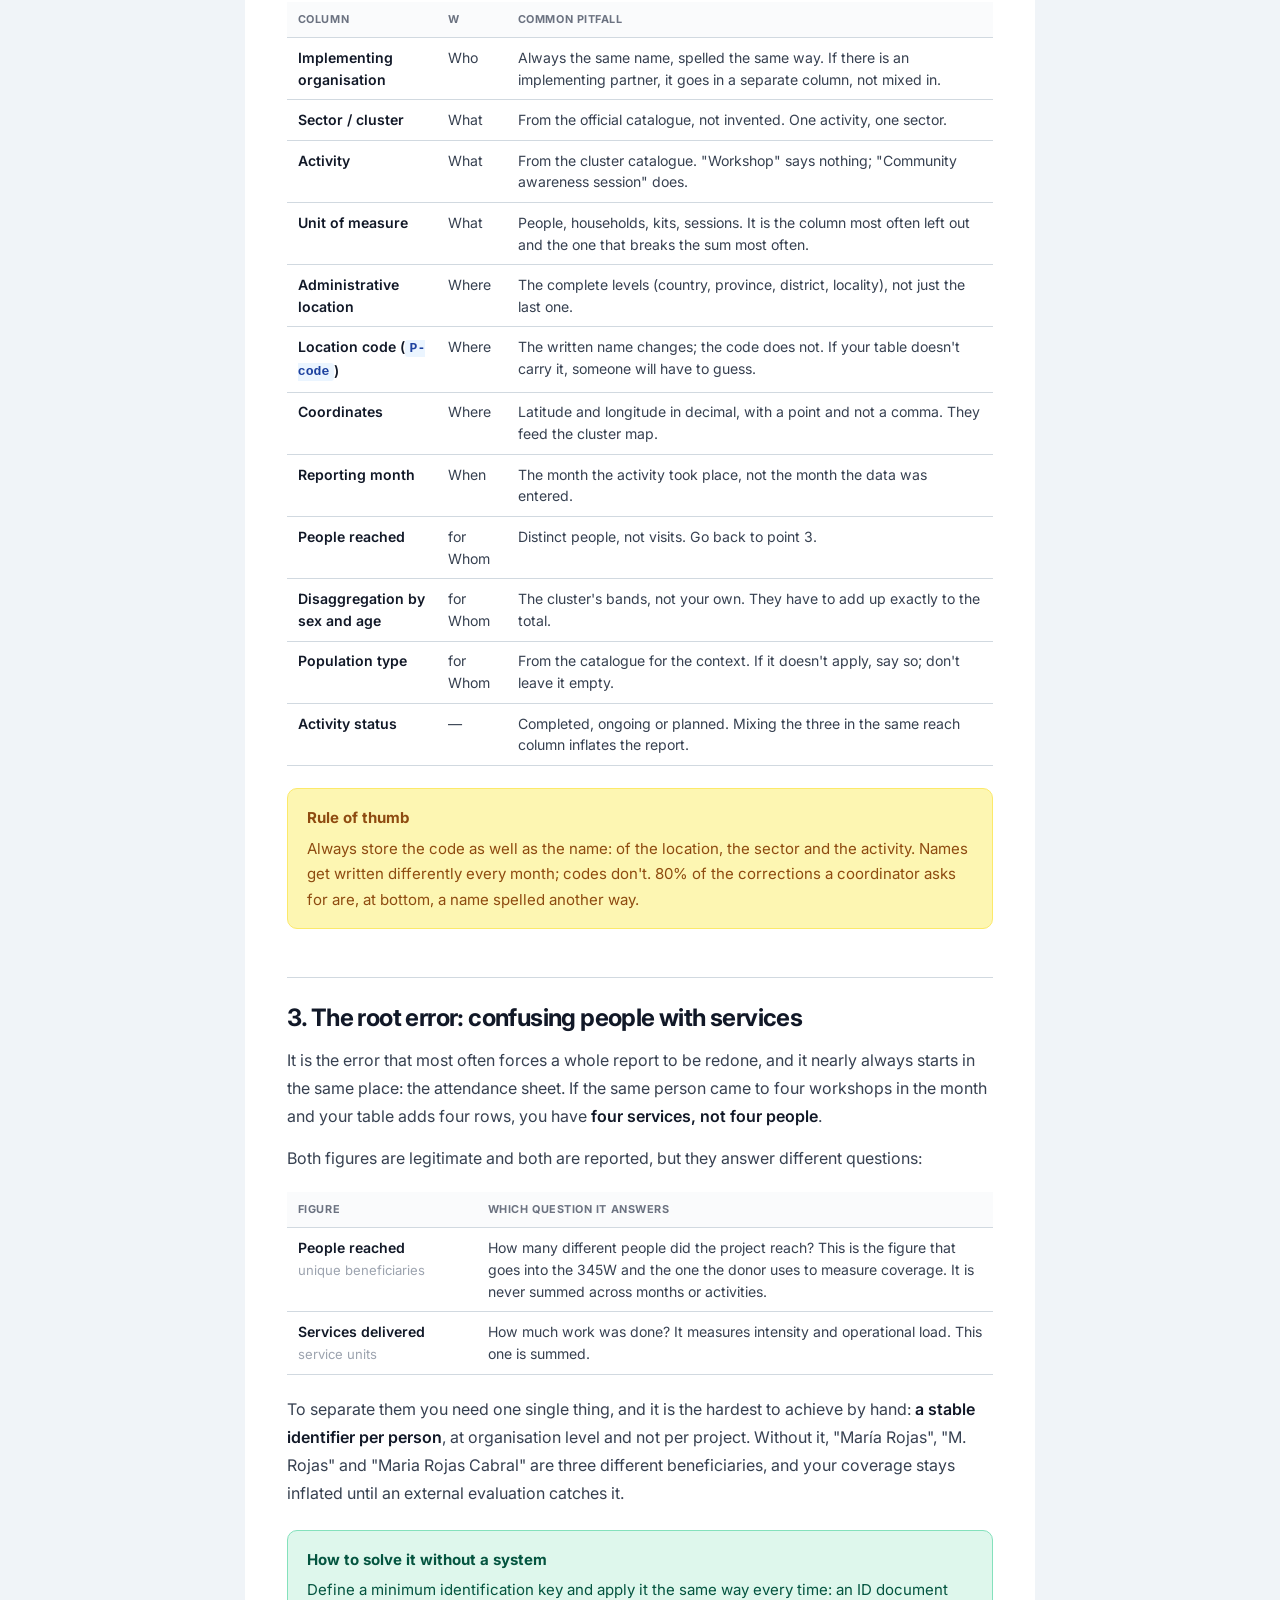
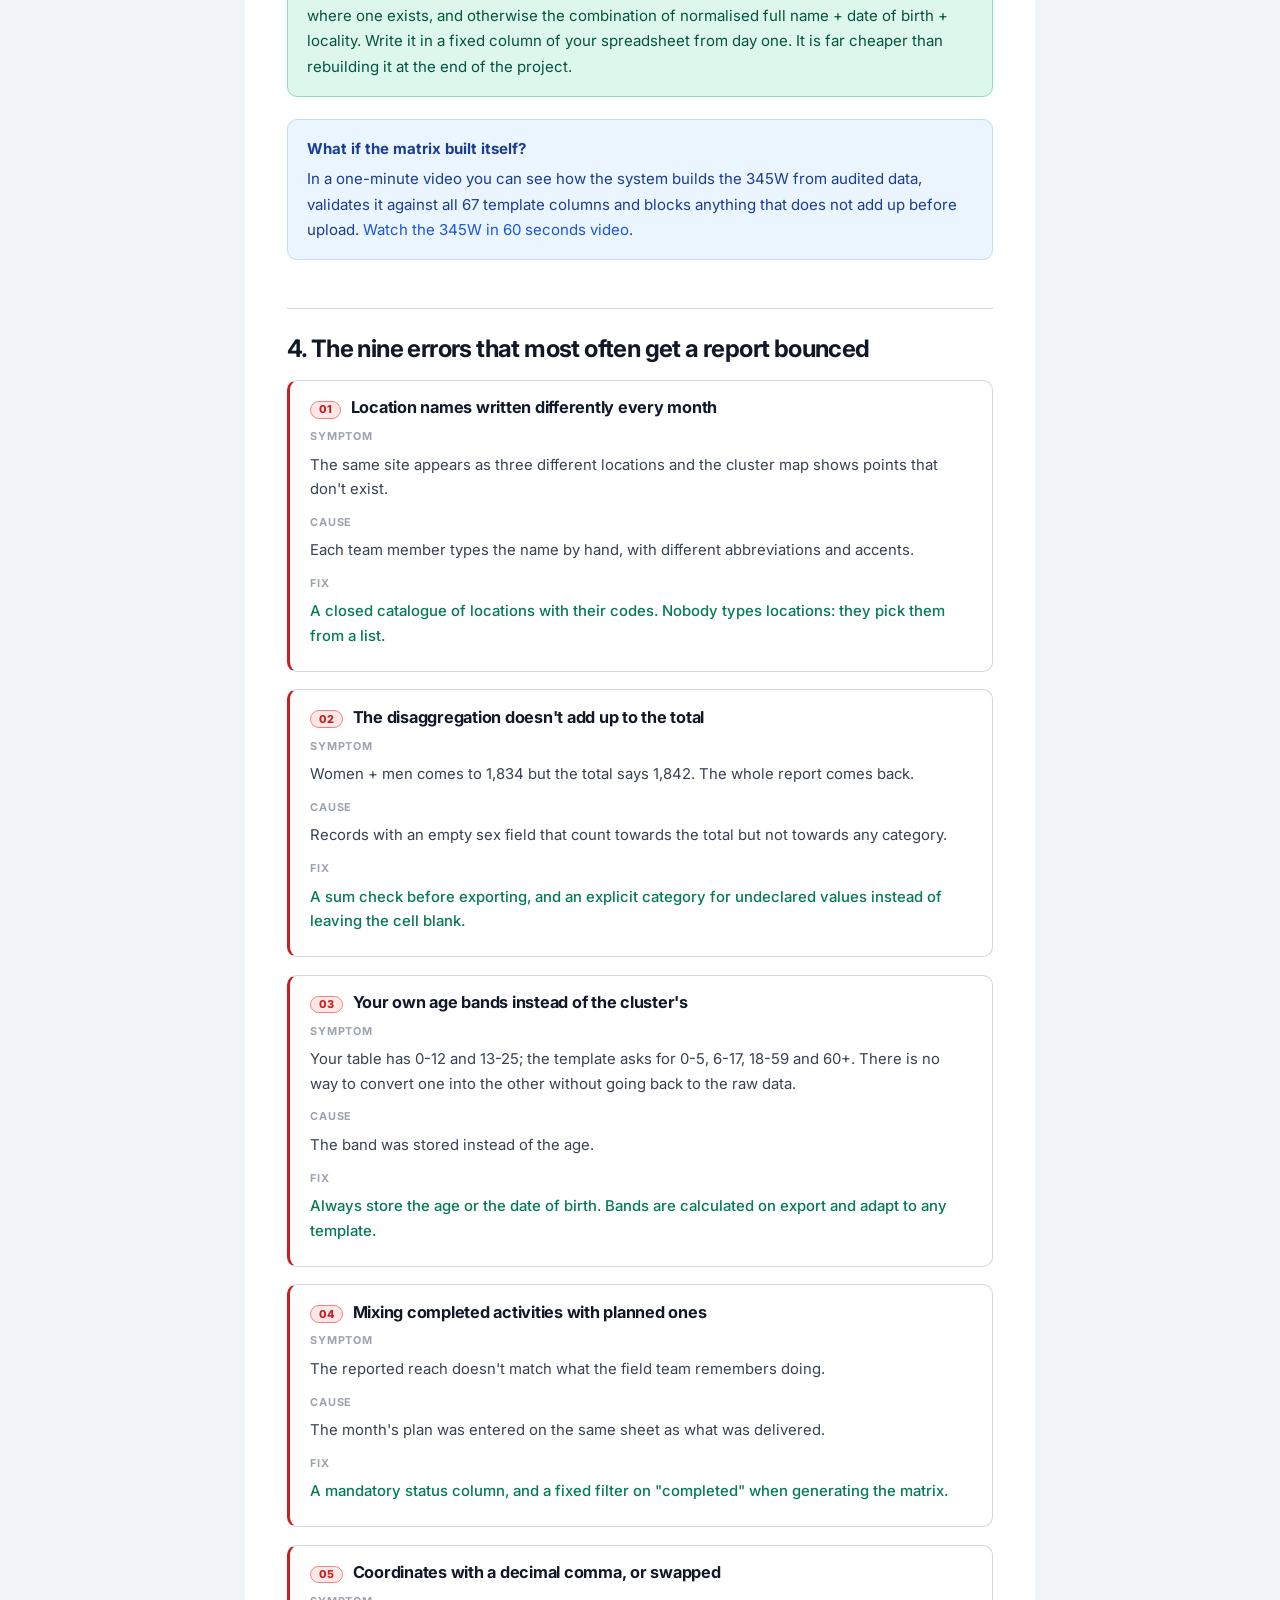
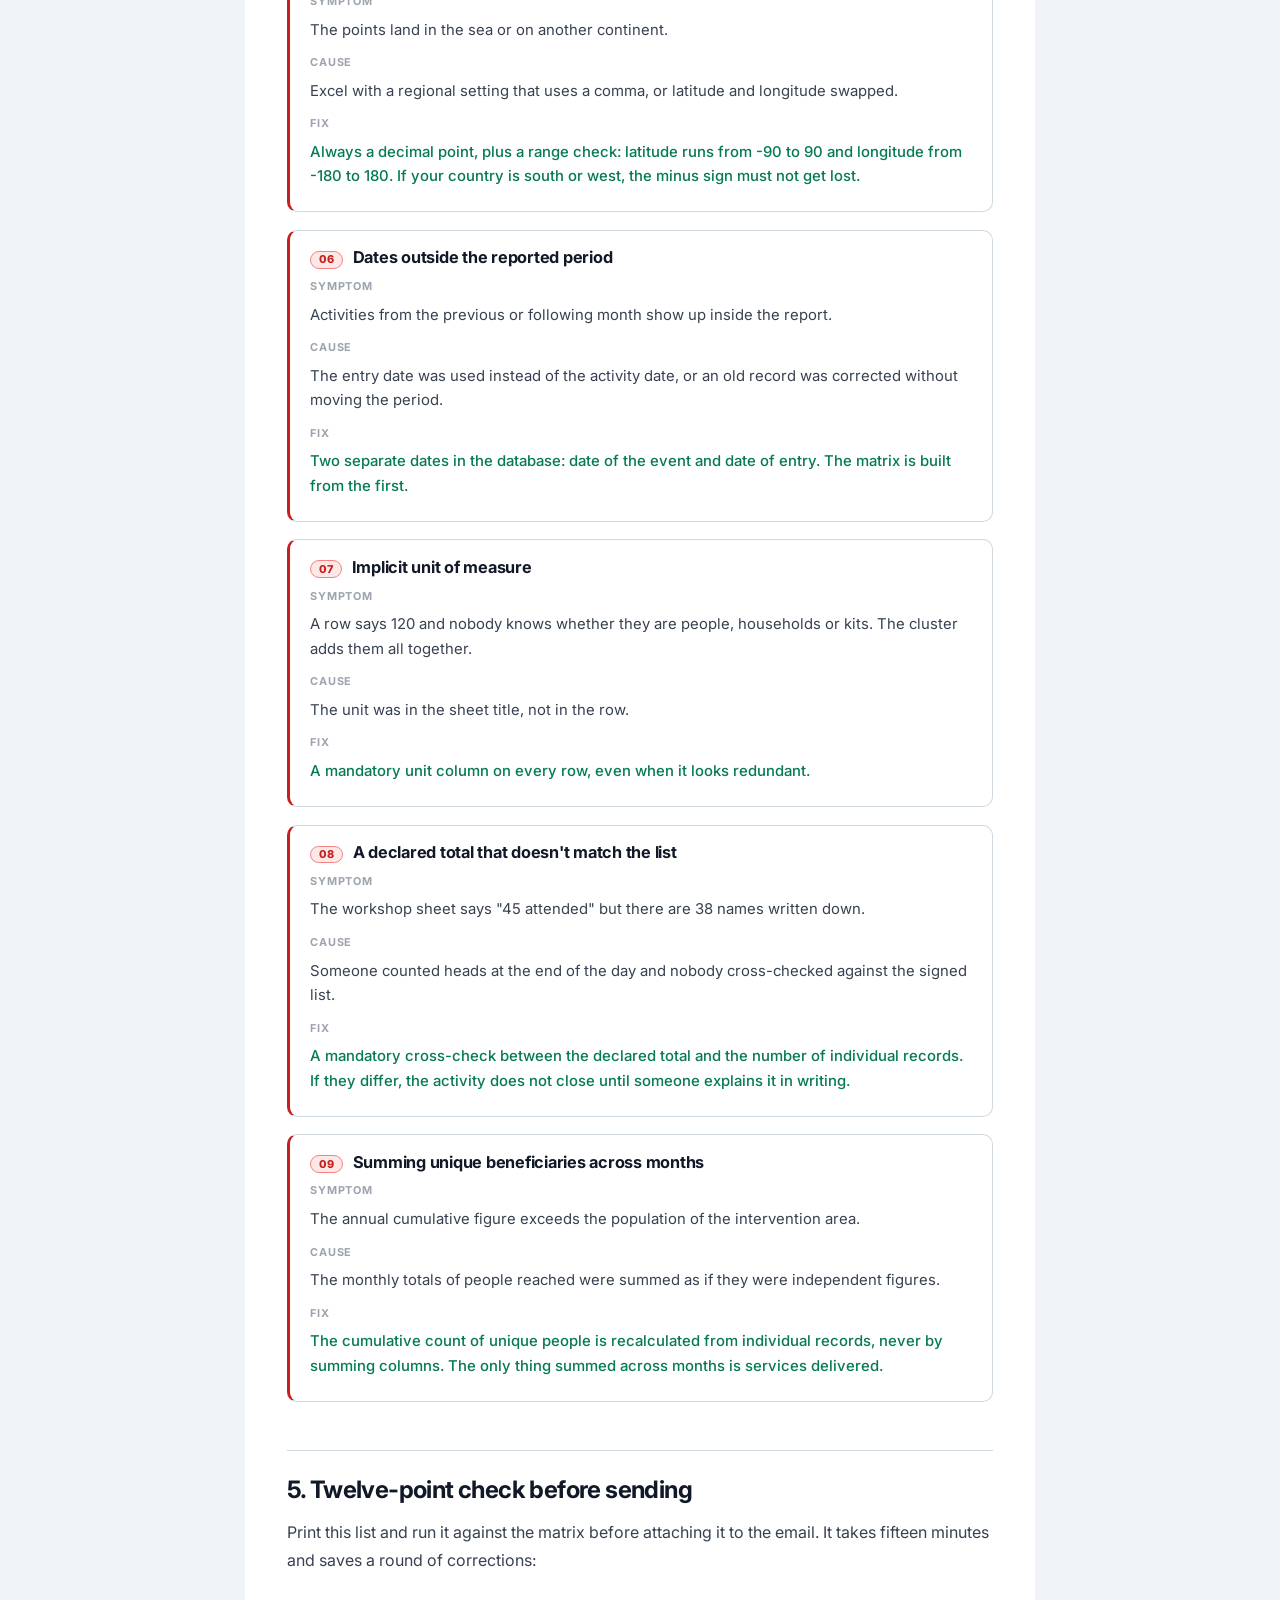
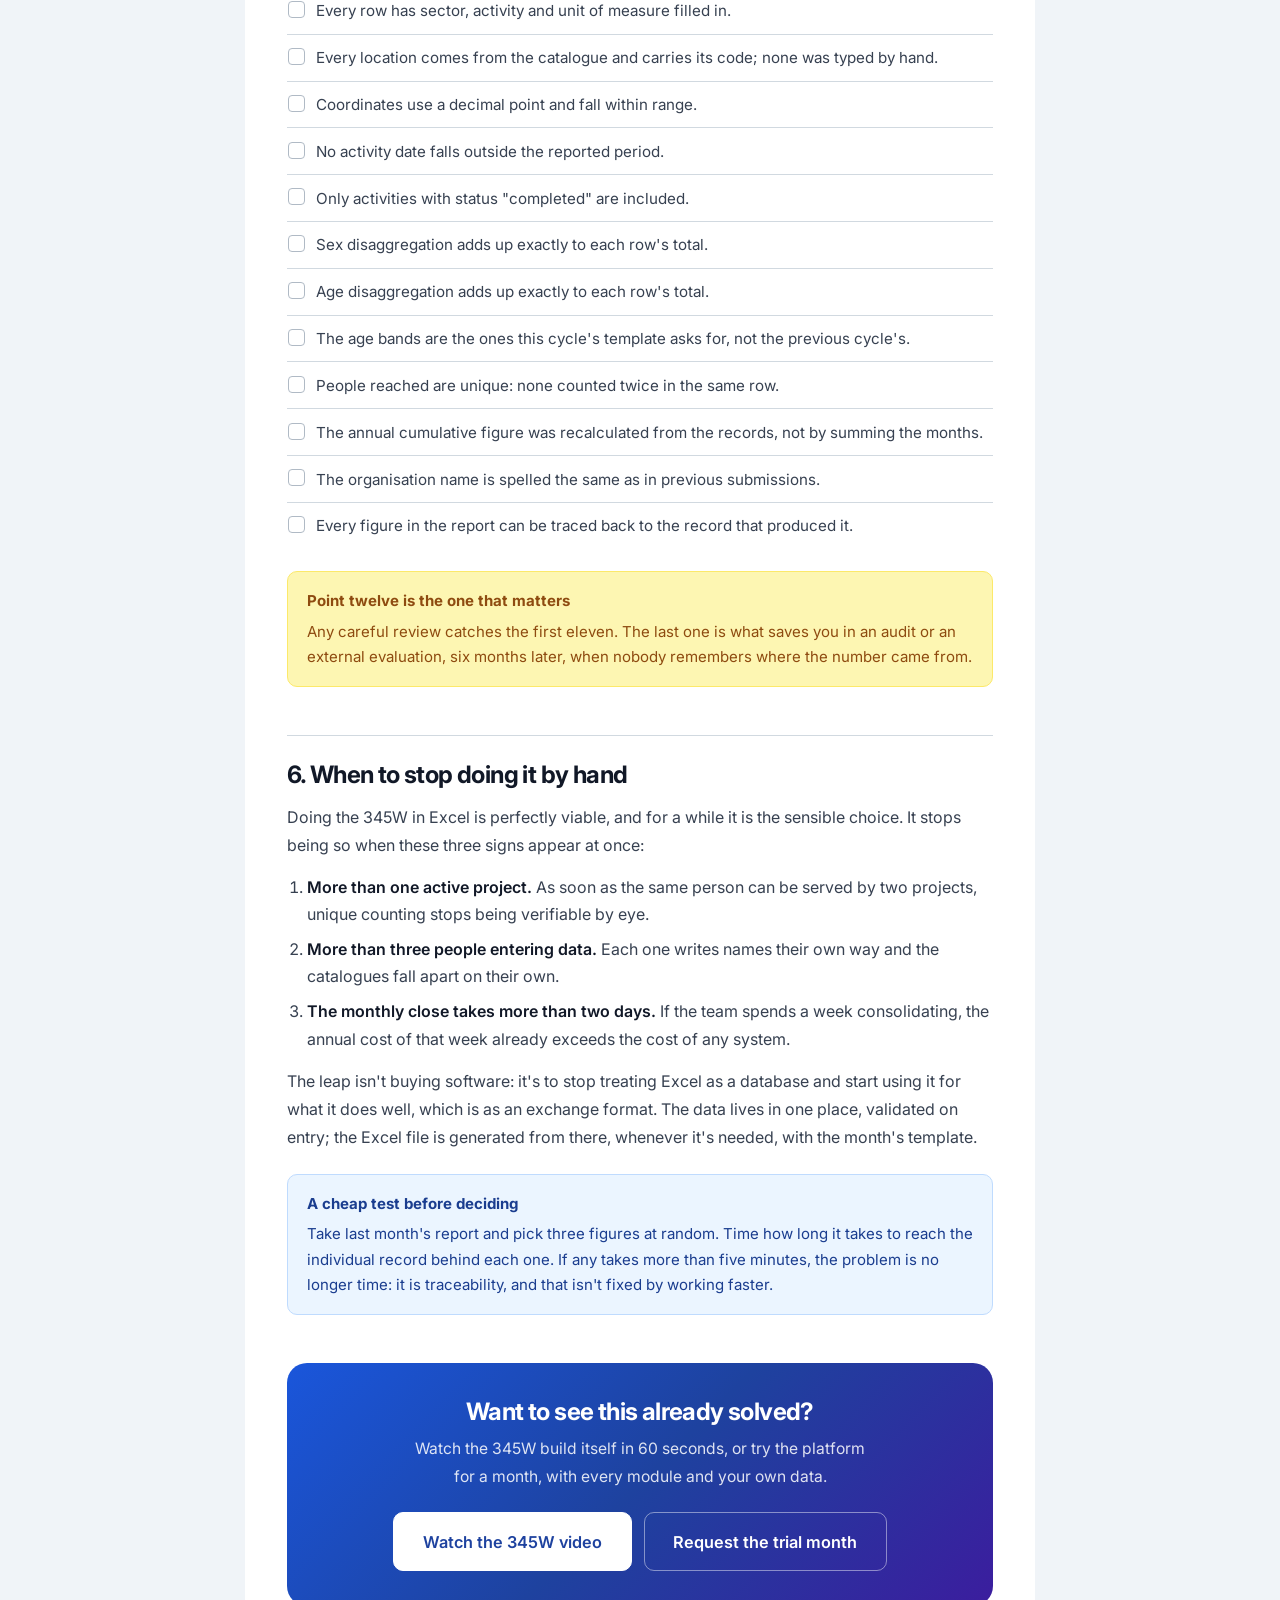
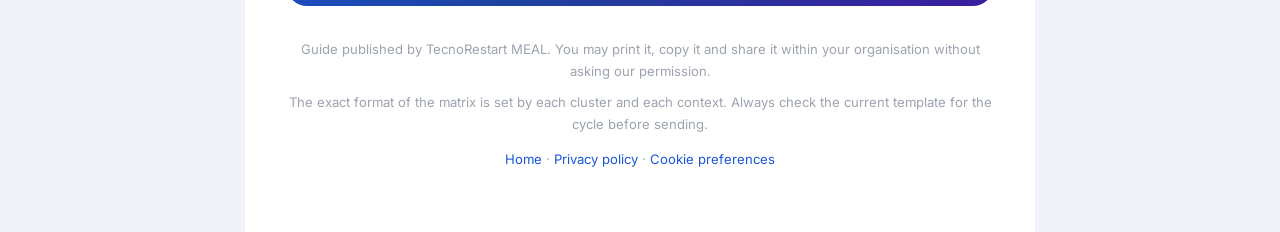
==== commit ab945526: "Portada nueva: 345W en 60 s, informe en un clic, videos narrados y prueba de un mes" ====
--- a/guia-345w.html
+++ b/guia-345w.html
@@ -146,6 +146,11 @@
       Defina una clave mínima de identificación y aplíquela siempre igual: documento cuando exista, y si no, la combinación de nombre completo normalizado + fecha de nacimiento + localidad. Escríbala en una columna fija de su planilla desde el primer día. Es mucho más barato que reconstruirla al final del proyecto.
     </div>
 
+    <div class="caja azul">
+      <b>¿Y si la matriz se armara sola?</b>
+      En un video de un minuto puede ver cómo el sistema arma la 345W desde el dato auditado, la valida contra las 67 columnas de la plantilla y bloquea lo que no cuadra antes de subirla. <a href="index.html#videos">Ver el video de la 345W en 60 segundos</a>.
+    </div>
+
     <h2 id="errores">4. Los nueve errores que más hacen rebotar el reporte</h2>
 
     <div class="error">
@@ -272,10 +277,10 @@
 
     <div class="cierre">
       <h2>¿Quiere ver cómo se ve esto ya resuelto?</h2>
-      <p>Envíenos su planilla del último mes y le devolvemos, sin costo, un informe de calidad de datos: duplicados, campos faltantes y cifras que no cuadran.</p>
+      <p>Mire la 345W armarse en 60 segundos, o pruebe la plataforma un mes, con todos los módulos y sus propios datos.</p>
       <div class="acciones" style="justify-content:center">
-        <a class="btn lg" data-wa-link href="#" target="_blank" rel="noopener">Pedir el diagnóstico gratuito</a>
-        <a class="btn lg fantasma" href="index.html#pantallas">Ver la plataforma</a>
+        <a class="btn lg" href="index.html#videos">Ver el video de la 345W</a>
+        <a class="btn lg fantasma" data-wa-link href="#" target="_blank" rel="noopener">Pedir el mes de prueba</a>
       </div>
     </div>
   </div>
